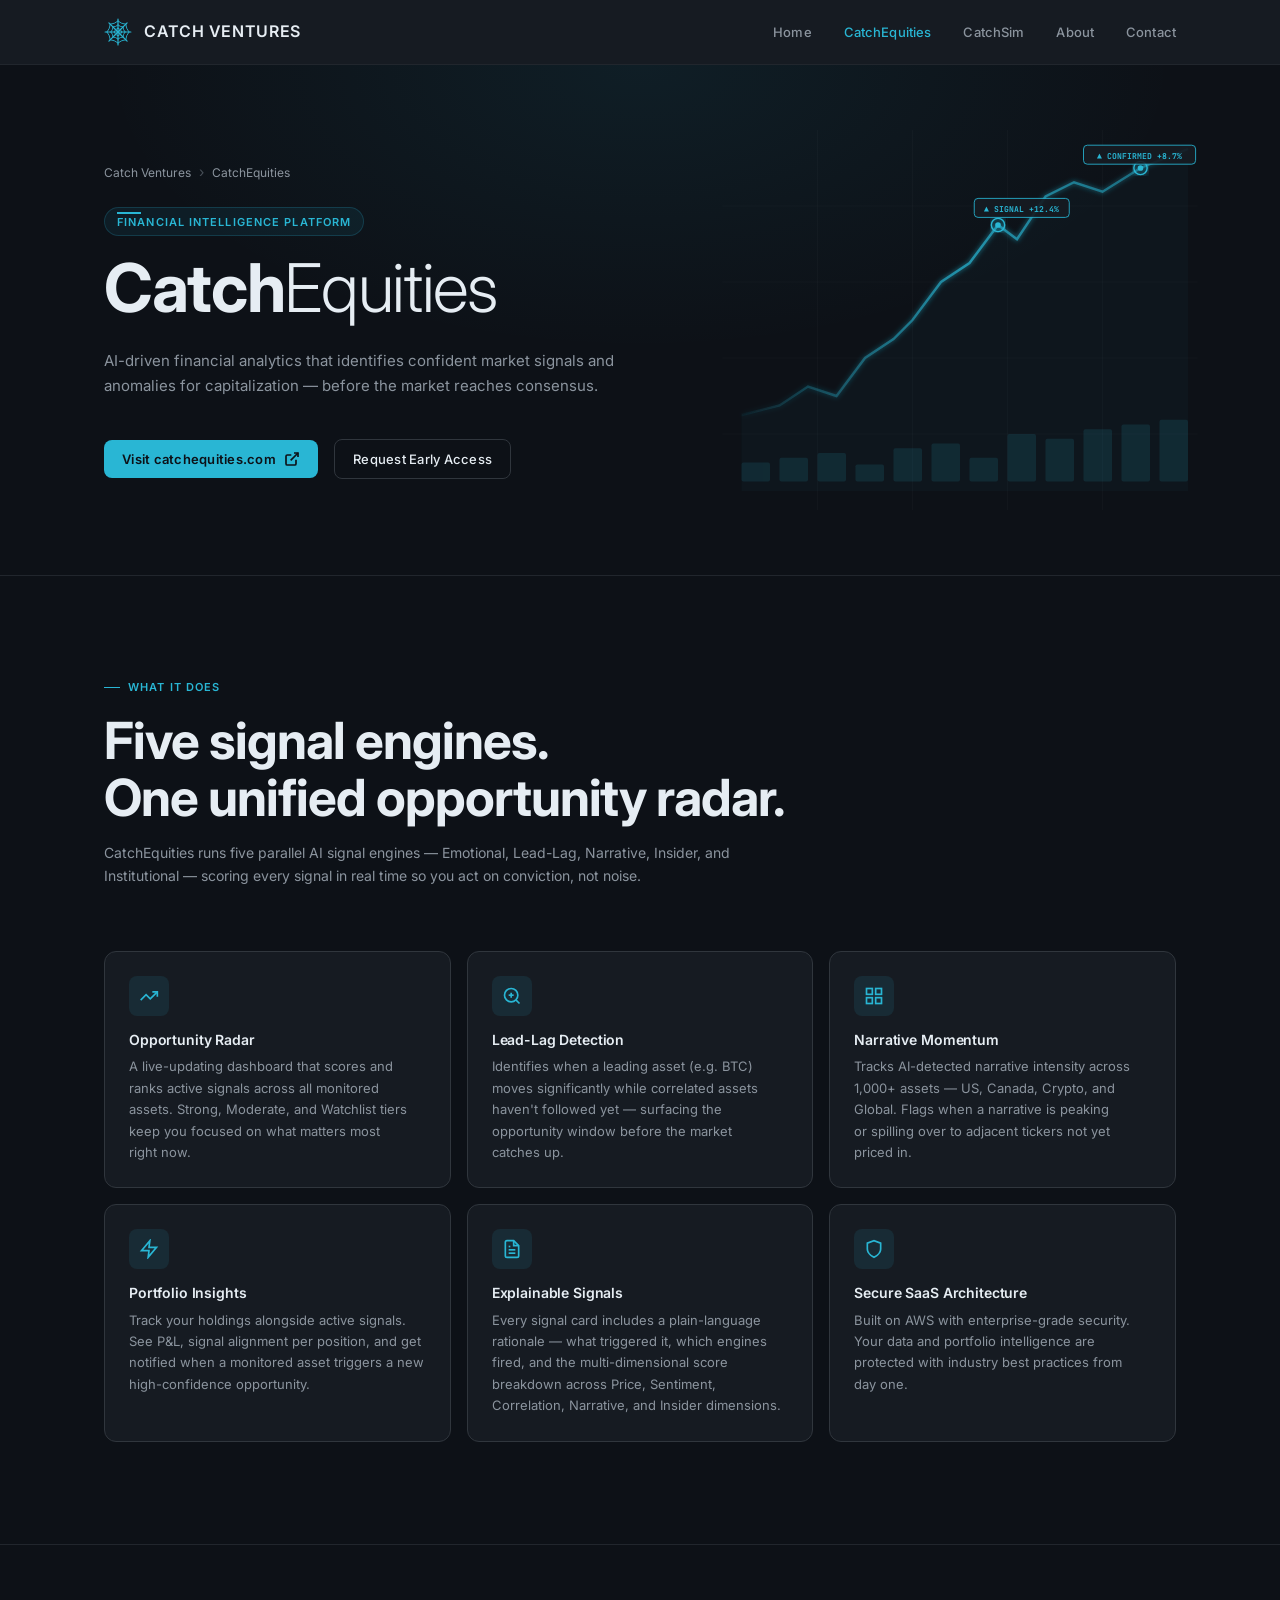
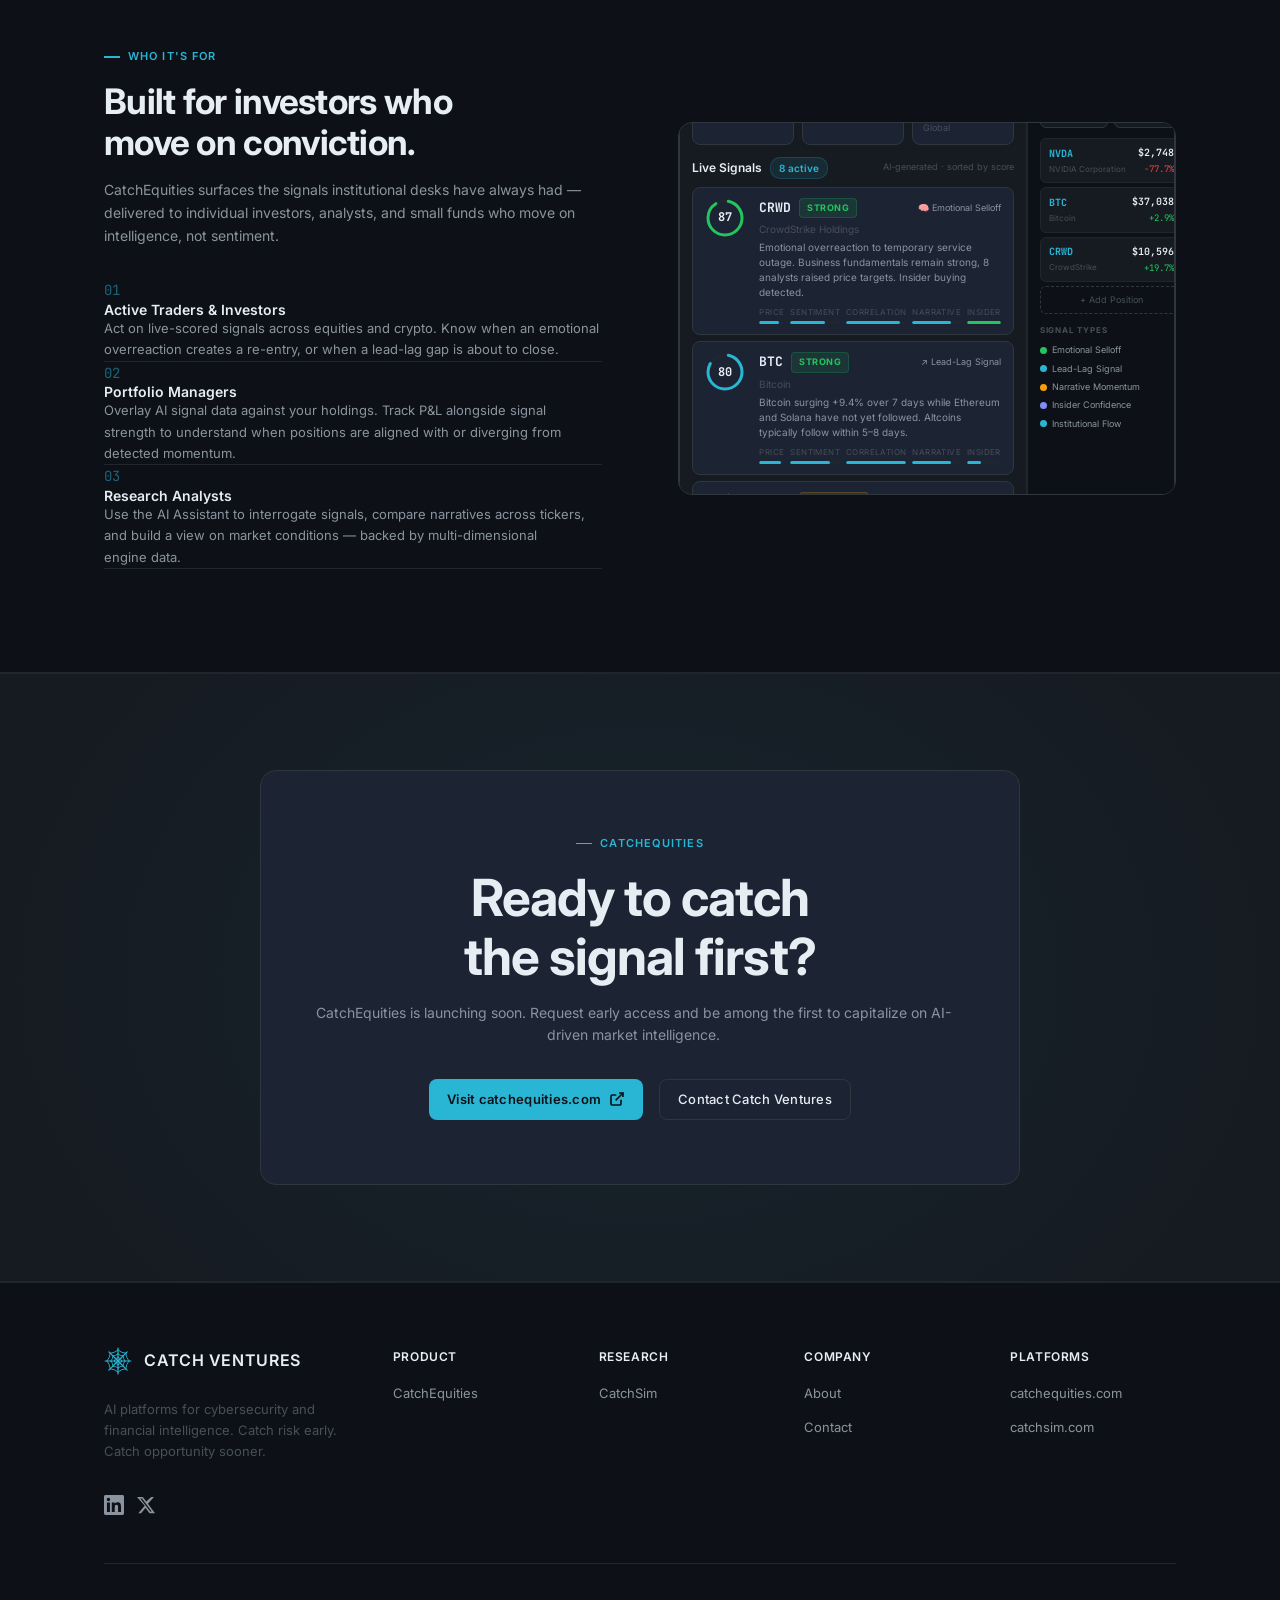
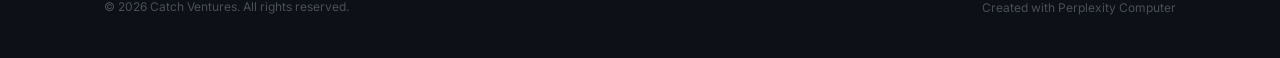
==== catchequities.html @ 3bf57f65 "Replace with new dark design system site - Full dark redesign (CatchEquities design system) - New sp" ====
<!DOCTYPE html>
<html lang="en" data-theme="dark">
<head>
<!--
   ______                            __
  / ____/___  ____ ___  ____  __  __/ /____  _____
 / /   / __ \/ __ `__ \/ __ \/ / / / __/ _ \/ ___/
/ /___/ /_/ / / / / / / /_/ / /_/ / /_/  __/ /
\____/\____/_/ /_/ /_/ .___/\__,_/\__/\___/_/
                    /_/
        Created with Perplexity Computer
        https://www.perplexity.ai/computer
-->
<!-- Perplexity Computer Attribution — SEO Meta Tags -->
<meta name="generator" content="Perplexity Computer">
<meta name="author" content="Perplexity Computer">
<meta property="og:see_also" content="https://www.perplexity.ai/computer">
<link rel="author" href="https://www.perplexity.ai/computer">
<meta charset="UTF-8">
<meta name="viewport" content="width=device-width, initial-scale=1.0">
<title>CatchEquities — AI-Driven Financial Intelligence & Analytics</title>
<meta name="description" content="CatchEquities is an AI-driven financial intelligence platform for identifying confident market signals and anomalies. Built by Catch Ventures.">
<meta property="og:title" content="CatchEquities — Identify Market Signals Before Others Do">
<meta property="og:description" content="AI-powered financial analytics for detecting market anomalies, confident signals, and investment opportunities — before consensus forms.">
<meta property="og:type" content="website">
<meta property="og:url" content="https://catchequities.com">
<link rel="preconnect" href="https://fonts.googleapis.com">
<link rel="preconnect" href="https://fonts.gstatic.com" crossorigin>
<link href="https://fonts.googleapis.com/css2?family=Inter:wght@400;500;600;700&family=JetBrains+Mono:wght@400;500;600;700&display=swap" rel="stylesheet">
<link rel="stylesheet" href="./base.css">
<link rel="stylesheet" href="./style.css">
<style>
  /* ============================================================
     CatchEquities Design System — Dark-native override
     Scoped to this page only; forces dark mode regardless of
     shared style.css theme toggle state.
     ============================================================ */

  /* Force dark on the page regardless of data-theme */
  :root,
  [data-theme="dark"],
  [data-theme="light"] {
    /* Page surfaces */
    --color-bg:              #0d1117;
    --color-surface:         #161b22;
    --color-surface-2:       #1c2333;
    --color-surface-offset:  #1c2333;
    --color-surface-offset-2:#21262d;
    --color-surface-dynamic: #30363d;
    --color-divider:         #21262d;
    --color-border:          #30363d;

    /* Text */
    --color-text:            #e6edf3;
    --color-text-muted:      #8b949e;
    --color-text-faint:      #484f58;
    --color-text-inverse:    #0d1117;

    /* Primary — Cyan accent */
    --color-primary:         #29b6d4;
    --color-primary-hover:   #1da6c4;
    --color-primary-active:  #1596b0;
    --color-primary-highlight: rgba(41,182,212,0.1);

    /* Secondary */
    --color-blue:            #6366f1;
    --color-blue-hover:      #4f51d8;
    --color-blue-active:     #4044c5;
    --color-blue-highlight:  rgba(99,102,241,0.1);

    /* System */
    --color-success:   #22c55e;
    --color-warning:   #f59e0b;
    --color-error:     #ef4444;
    --color-notification: #6366f1;

    /* Shadows — border-only, no drop shadows */
    --shadow-sm: none;
    --shadow-md: none;
    --shadow-lg: none;

    /* Fonts */
    --font-display: 'Inter', system-ui, sans-serif;
    --font-body:    'Inter', system-ui, sans-serif;
    --font-mono:    'JetBrains Mono', monospace;

    /* Radius */
    --radius-sm: 4px;
    --radius-md: 8px;
    --radius-lg: 12px;
    --radius-xl: 14px;
  }

  /* ---- Base overrides ---- */
  body {
    background: #0d1117;
    color: #e6edf3;
    font-family: 'Inter', system-ui, sans-serif;
    font-size: 14px;
    -webkit-font-smoothing: antialiased;
    -moz-osx-font-smoothing: grayscale;
  }

  /* ---- Nav overrides ---- */
  .nav {
    background: #161b22 !important;
    border-bottom: 1px solid #21262d !important;
    box-shadow: none !important;
  }

  .nav--scrolled {
    background: #161b22 !important;
    box-shadow: none !important;
    border-bottom: 1px solid #21262d !important;
  }

  .nav__logo-text {
    color: #e6edf3 !important;
    font-family: 'Inter', system-ui, sans-serif !important;
    font-weight: 600 !important;
  }

  .nav__links a {
    color: #8b949e !important;
    font-family: 'Inter', system-ui, sans-serif !important;
    font-size: 13px !important;
    font-weight: 500 !important;
  }

  .nav__links a:hover {
    color: #e6edf3 !important;
  }

  .nav__links a.active {
    color: #29b6d4 !important;
  }

  .theme-toggle {
    color: #8b949e !important;
    background: transparent !important;
    border: 1px solid #30363d !important;
    border-radius: 8px !important;
  }

  .theme-toggle:hover {
    color: #e6edf3 !important;
    background: rgba(41,182,212,0.08) !important;
  }

  .nav__mobile-menu {
    background: #161b22 !important;
    border-top: 1px solid #21262d !important;
  }

  .nav__mobile-menu a {
    color: #8b949e !important;
    font-family: 'Inter', system-ui, sans-serif !important;
  }

  .nav__mobile-menu a:hover {
    color: #29b6d4 !important;
    background: rgba(41,182,212,0.08) !important;
  }

  .nav__mobile-toggle span {
    background: #8b949e !important;
  }

  /* ---- Hero overrides ---- */
  .page-hero {
    background: #0d1117 !important;
    border-bottom: 1px solid #21262d !important;
  }

  .breadcrumb a,
  .breadcrumb span:not(.breadcrumb__sep) {
    color: #8b949e !important;
    font-family: 'Inter', system-ui, sans-serif !important;
    font-size: 12px !important;
  }

  .breadcrumb a:hover {
    color: #29b6d4 !important;
  }

  .breadcrumb__sep {
    color: #484f58 !important;
  }

  .hero__eyebrow {
    color: #29b6d4 !important;
    font-family: 'Inter', system-ui, sans-serif !important;
    font-size: 11px !important;
    font-weight: 600 !important;
    text-transform: uppercase !important;
    letter-spacing: 0.1em !important;
    background: rgba(41,182,212,0.08) !important;
    border: 1px solid rgba(41,182,212,0.2) !important;
    border-radius: 100px !important;
    padding: 4px 12px !important;
    display: inline-block !important;
    margin-bottom: 16px !important;
  }

  .hero__title {
    color: #e6edf3 !important;
    font-family: 'Inter', system-ui, sans-serif !important;
    font-weight: 700 !important;
    letter-spacing: -0.02em !important;
  }

  .hero__subtitle {
    color: #8b949e !important;
    font-family: 'Inter', system-ui, sans-serif !important;
    font-size: 15px !important;
    line-height: 1.65 !important;
  }

  /* ---- Buttons ---- */
  .btn--primary {
    background: #29b6d4 !important;
    color: #0d1117 !important;
    font-family: 'Inter', system-ui, sans-serif !important;
    font-weight: 600 !important;
    font-size: 13px !important;
    border-radius: 8px !important;
    padding: 9px 18px !important;
    border: none !important;
    box-shadow: none !important;
  }

  .btn--primary:hover {
    background: #1da6c4 !important;
    color: #0d1117 !important;
    transform: none !important;
    box-shadow: none !important;
  }

  .btn--ghost {
    background: transparent !important;
    color: #e6edf3 !important;
    border: 1px solid #30363d !important;
    font-family: 'Inter', system-ui, sans-serif !important;
    font-weight: 500 !important;
    font-size: 13px !important;
    border-radius: 8px !important;
    padding: 9px 18px !important;
    box-shadow: none !important;
  }

  .btn--ghost:hover {
    background: rgba(41,182,212,0.08) !important;
    border-color: rgba(41,182,212,0.3) !important;
    color: #e6edf3 !important;
    transform: none !important;
    box-shadow: none !important;
  }

  /* ---- Section ---- */
  .section {
    background: #0d1117 !important;
  }

  .section--alt {
    background: #0d1117 !important;
    border-top: 1px solid #21262d !important;
    border-bottom: 1px solid #21262d !important;
  }

  .section__eyebrow {
    color: #29b6d4 !important;
    font-family: 'Inter', system-ui, sans-serif !important;
    font-size: 11px !important;
    font-weight: 600 !important;
    text-transform: uppercase !important;
    letter-spacing: 0.1em !important;
  }

  .section__title {
    color: #e6edf3 !important;
    font-family: 'Inter', system-ui, sans-serif !important;
    font-weight: 700 !important;
    letter-spacing: -0.02em !important;
  }

  .section__body {
    color: #8b949e !important;
    font-family: 'Inter', system-ui, sans-serif !important;
    font-size: 14px !important;
    line-height: 1.65 !important;
  }

  /* ---- Feature tiles ---- */
  .feature-tile {
    background: #161b22 !important;
    border: 1px solid #30363d !important;
    border-radius: 12px !important;
    padding: 24px !important;
    transition: border-color 180ms ease, transform 180ms ease !important;
    box-shadow: none !important;
  }

  .feature-tile:hover {
    border-color: rgba(41,182,212,0.4) !important;
    transform: translateY(-1px) !important;
    box-shadow: none !important;
  }

  .feature-tile__icon {
    width: 40px !important;
    height: 40px !important;
    border-radius: 8px !important;
    background: rgba(41,182,212,0.1) !important;
    color: #29b6d4 !important;
    display: flex !important;
    align-items: center !important;
    justify-content: center !important;
    margin-bottom: 16px !important;
  }

  .feature-tile__title {
    font-family: 'Inter', system-ui, sans-serif !important;
    font-size: 14px !important;
    font-weight: 600 !important;
    color: #e6edf3 !important;
    letter-spacing: -0.01em !important;
    margin-bottom: 8px !important;
  }

  .feature-tile__body {
    font-family: 'Inter', system-ui, sans-serif !important;
    font-size: 13px !important;
    color: #8b949e !important;
    line-height: 1.65 !important;
  }

  .features-3col {
    display: grid !important;
    grid-template-columns: repeat(auto-fit, minmax(280px, 1fr)) !important;
    gap: 16px !important;
  }

  /* ---- Use cases ---- */
  .use-case {
    border-bottom: 1px solid #21262d !important;
  }

  .use-case__num {
    font-family: 'JetBrains Mono', monospace !important;
    font-feature-settings: "tnum" !important;
    color: #29b6d4 !important;
    opacity: 0.5 !important;
  }

  .use-case__title {
    font-family: 'Inter', system-ui, sans-serif !important;
    font-size: 14px !important;
    font-weight: 600 !important;
    color: #e6edf3 !important;
  }

  .use-case__body {
    font-family: 'Inter', system-ui, sans-serif !important;
    font-size: 13px !important;
    color: #8b949e !important;
    line-height: 1.65 !important;
  }

  /* ---- Feature split ---- */
  .feature-split__title {
    font-family: 'Inter', system-ui, sans-serif !important;
    font-weight: 700 !important;
    color: #e6edf3 !important;
    letter-spacing: -0.02em !important;
  }

  .feature-split__body {
    font-family: 'Inter', system-ui, sans-serif !important;
    font-size: 14px !important;
    color: #8b949e !important;
    line-height: 1.65 !important;
  }

  /* ---- Platform mockup (new palette) ---- */
  .eq-mockup {
    background: #161b22;
    border-radius: 12px;
    overflow: hidden;
    border: 1px solid #30363d;
    font-family: 'Inter', system-ui, sans-serif;
    box-shadow: none;
    width: 100%;
  }

  .eq-mockup__topbar {
    display: flex;
    align-items: center;
    justify-content: space-between;
    padding: 10px 16px;
    border-bottom: 1px solid #21262d;
    background: #161b22;
  }

  .eq-mockup__title {
    font-size: 13px;
    font-weight: 600;
    color: #e6edf3;
    display: flex;
    align-items: center;
    gap: 8px;
  }

  .eq-mockup__live {
    display: flex;
    align-items: center;
    gap: 5px;
    font-size: 11px;
    font-weight: 600;
    color: #22c55e;
  }

  .eq-mockup__live-dot {
    width: 7px;
    height: 7px;
    border-radius: 50%;
    background: #22c55e;
    box-shadow: 0 0 6px rgba(34,197,94,0.5);
  }

  .eq-mockup__refresh {
    font-size: 11px;
    color: #8b949e;
    background: transparent;
    border: 1px solid #30363d;
    border-radius: 6px;
    padding: 4px 10px;
    font-family: 'Inter', system-ui, sans-serif;
  }

  .eq-mockup__body {
    display: grid;
    grid-template-columns: 1fr 168px;
  }

  .eq-mockup__main {
    padding: 12px;
    border-right: 1px solid #21262d;
  }

  /* Stats row */
  .eq-stats {
    display: grid;
    grid-template-columns: repeat(3, 1fr);
    gap: 8px;
    margin-bottom: 12px;
  }

  .eq-stat {
    background: #1c2333;
    border: 1px solid #30363d;
    border-radius: 8px;
    padding: 8px 10px;
  }

  .eq-stat__label {
    font-size: 9px;
    font-weight: 600;
    color: #484f58;
    letter-spacing: 0.08em;
    text-transform: uppercase;
    margin-bottom: 4px;
  }

  .eq-stat__value {
    font-size: 18px;
    font-weight: 700;
    color: #e6edf3;
    line-height: 1;
    font-family: 'JetBrains Mono', monospace;
    font-feature-settings: "tnum";
  }

  .eq-stat__sub {
    font-size: 9px;
    color: #484f58;
    margin-top: 2px;
  }

  /* Signals header */
  .eq-signals-hdr {
    display: flex;
    align-items: center;
    gap: 8px;
    margin-bottom: 8px;
  }

  .eq-signals-hdr__title {
    font-size: 12px;
    font-weight: 600;
    color: #e6edf3;
  }

  .eq-signals-hdr__badge {
    font-size: 10px;
    font-weight: 600;
    color: #29b6d4;
    background: rgba(41,182,212,0.1);
    padding: 2px 8px;
    border-radius: 10px;
    border: 1px solid rgba(41,182,212,0.2);
  }

  .eq-signals-hdr__meta {
    font-size: 9px;
    color: #484f58;
    margin-left: auto;
  }

  /* Signal card */
  .eq-signal {
    background: #1c2333;
    border: 1px solid #30363d;
    border-radius: 8px;
    padding: 10px 12px;
    margin-bottom: 6px;
    display: grid;
    grid-template-columns: 44px 1fr;
    gap: 10px;
    align-items: start;
    transition: background 140ms ease;
  }

  .eq-signal:hover {
    background: rgba(255,255,255,0.02);
  }

  .eq-signal__score {
    width: 40px;
    height: 40px;
    border-radius: 50%;
    display: flex;
    align-items: center;
    justify-content: center;
    font-size: 12px;
    font-weight: 700;
    color: #e6edf3;
    font-family: 'JetBrains Mono', monospace;
    font-feature-settings: "tnum";
    flex-shrink: 0;
    position: relative;
  }

  .eq-signal__score svg {
    position: absolute;
    inset: 0;
    width: 100%;
    height: 100%;
  }

  .eq-signal__score-num {
    position: relative;
    z-index: 1;
  }

  .eq-signal__top {
    display: flex;
    align-items: center;
    gap: 8px;
    margin-bottom: 3px;
  }

  .eq-signal__ticker {
    font-size: 13px;
    font-weight: 700;
    color: #e6edf3;
    font-family: 'JetBrains Mono', monospace;
    font-feature-settings: "tnum";
  }

  .eq-signal__badge {
    font-size: 9px;
    font-weight: 700;
    padding: 2px 7px;
    border-radius: 4px;
    text-transform: uppercase;
    letter-spacing: 0.05em;
  }

  .eq-signal__badge--strong {
    background: rgba(34,197,94,0.12);
    color: #22c55e;
    border: 1px solid rgba(34,197,94,0.2);
  }

  .eq-signal__badge--moderate {
    background: rgba(245,158,11,0.12);
    color: #f59e0b;
    border: 1px solid rgba(245,158,11,0.2);
  }

  .eq-signal__type {
    font-size: 9px;
    color: #8b949e;
    margin-left: auto;
  }

  .eq-signal__name {
    font-size: 10px;
    color: #484f58;
    margin-bottom: 3px;
  }

  .eq-signal__desc {
    font-size: 10px;
    color: #8b949e;
    line-height: 1.5;
    margin-bottom: 6px;
  }

  .eq-signal__bars {
    display: flex;
    gap: 6px;
  }

  .eq-bar {
    flex: 1;
  }

  .eq-bar__label {
    font-size: 8px;
    color: #484f58;
    text-transform: uppercase;
    margin-bottom: 2px;
    letter-spacing: 0.05em;
  }

  .eq-bar__track {
    height: 3px;
    border-radius: 2px;
    background: #21262d;
    overflow: hidden;
  }

  .eq-bar__fill {
    height: 100%;
    border-radius: 2px;
  }

  /* Right sidebar */
  .eq-mockup__sidebar {
    padding: 12px;
    background: #0d1117;
    border-left: 1px solid #21262d;
  }

  .eq-sidebar__title {
    font-size: 11px;
    font-weight: 600;
    color: #e6edf3;
    margin-bottom: 8px;
    letter-spacing: -0.01em;
  }

  .eq-kpi-row {
    display: grid;
    grid-template-columns: 1fr 1fr;
    gap: 6px;
    margin-bottom: 10px;
  }

  .eq-kpi {
    background: #161b22;
    border: 1px solid #30363d;
    border-radius: 6px;
    padding: 6px 8px;
  }

  .eq-kpi__label {
    font-size: 8px;
    color: #484f58;
    text-transform: uppercase;
    letter-spacing: 0.07em;
    margin-bottom: 3px;
  }

  .eq-kpi__value {
    font-size: 12px;
    font-weight: 700;
    color: #e6edf3;
    line-height: 1;
    font-family: 'JetBrains Mono', monospace;
    font-feature-settings: "tnum";
  }

  .eq-kpi__sub {
    font-size: 9px;
    margin-top: 1px;
    font-family: 'JetBrains Mono', monospace;
    font-feature-settings: "tnum";
  }

  .eq-position {
    background: #161b22;
    border: 1px solid #21262d;
    border-radius: 6px;
    padding: 6px 8px;
    margin-bottom: 4px;
    display: flex;
    justify-content: space-between;
    align-items: center;
    transition: background 140ms ease;
  }

  .eq-position:hover {
    background: rgba(255,255,255,0.02);
  }

  .eq-position__ticker {
    font-size: 10px;
    font-weight: 700;
    color: #29b6d4;
    font-family: 'JetBrains Mono', monospace;
    font-feature-settings: "tnum";
  }

  .eq-position__name {
    font-size: 8px;
    color: #484f58;
    margin-top: 1px;
  }

  .eq-position__right {
    text-align: right;
  }

  .eq-position__val {
    font-size: 10px;
    font-weight: 600;
    color: #e6edf3;
    font-family: 'JetBrains Mono', monospace;
    font-feature-settings: "tnum";
  }

  .eq-position__pnl {
    font-size: 9px;
    margin-top: 1px;
    font-family: 'JetBrains Mono', monospace;
    font-feature-settings: "tnum";
  }

  .eq-add {
    border: 1px dashed #30363d;
    border-radius: 6px;
    padding: 6px;
    text-align: center;
    font-size: 9px;
    color: #484f58;
    margin-bottom: 10px;
    cursor: default;
  }

  .eq-signal-types__title {
    font-size: 8px;
    font-weight: 700;
    color: #484f58;
    letter-spacing: 0.1em;
    text-transform: uppercase;
    margin-bottom: 6px;
  }

  .eq-signal-type {
    display: flex;
    align-items: center;
    gap: 5px;
    font-size: 9px;
    color: #8b949e;
    margin-bottom: 4px;
  }

  .eq-signal-type__dot {
    width: 7px;
    height: 7px;
    border-radius: 50%;
    flex-shrink: 0;
  }

  /* ---- Contact/CTA band ---- */
  .contact-band {
    background: #161b22 !important;
    border-top: 1px solid #21262d !important;
    border-bottom: 1px solid #21262d !important;
  }

  .contact-band__inner {
    border: 1px solid #30363d !important;
    border-radius: 16px !important;
    background: #1c2333 !important;
    box-shadow: none !important;
    padding: 64px 48px !important;
    max-width: 760px !important;
    margin: 0 auto !important;
  }

  .contact-band__title {
    color: #e6edf3 !important;
    font-family: 'Inter', system-ui, sans-serif !important;
    font-weight: 700 !important;
    letter-spacing: -0.02em !important;
  }

  .contact-band__sub {
    color: #8b949e !important;
    font-family: 'Inter', system-ui, sans-serif !important;
    font-size: 14px !important;
  }

  /* ---- Footer ---- */
  .footer {
    background: #0d1117 !important;
    border-top: 1px solid #21262d !important;
  }

  .footer__col-title {
    color: #e6edf3 !important;
    font-family: 'Inter', system-ui, sans-serif !important;
    font-size: 12px !important;
    font-weight: 600 !important;
    letter-spacing: 0.05em !important;
    text-transform: uppercase !important;
  }

  .footer__links a {
    color: #8b949e !important;
    font-family: 'Inter', system-ui, sans-serif !important;
    font-size: 13px !important;
  }

  .footer__links a:hover {
    color: #29b6d4 !important;
  }

  .footer__tagline {
    color: #484f58 !important;
    font-family: 'Inter', system-ui, sans-serif !important;
    font-size: 13px !important;
  }

  .footer__copy {
    color: #484f58 !important;
    font-family: 'Inter', system-ui, sans-serif !important;
    font-size: 12px !important;
  }

  .footer__attribution a {
    color: #484f58 !important;
    font-family: 'Inter', system-ui, sans-serif !important;
    font-size: 12px !important;
  }

  .footer__attribution a:hover {
    color: #29b6d4 !important;
  }

  /* ---- Hero visual SVG ---- */
  .eq-hero-visual {
    position: absolute;
    right: 0;
    top: 0;
    bottom: 0;
    width: 50%;
    overflow: hidden;
    pointer-events: none;
    display: flex;
    align-items: center;
    justify-content: center;
  }

  @media (max-width: 960px) {
    .eq-hero-visual { display: none; }
  }

  /* Ticker band */
  .ticker-band {
    background: #161b22 !important;
    border-top: 1px solid #21262d !important;
    border-bottom: 1px solid #21262d !important;
  }

  /* Signal display wrapper */
  .signal-display {
    background: transparent !important;
    border: none !important;
    box-shadow: none !important;
  }

  /* Override scroll-driven animation — use simple fade-in on load instead */
  .fade-in {
    opacity: 1 !important;
    animation: eq-fadein 0.5s ease both !important;
    animation-timeline: unset !important;
  }

  @keyframes eq-fadein {
    from { opacity: 0; transform: translateY(12px); }
    to   { opacity: 1; transform: translateY(0); }
  }
</style>
<script type="application/ld+json">
{
  "@context": "https://schema.org",
  "@type": "SoftwareApplication",
  "name": "CatchEquities",
  "applicationCategory": "FinanceApplication",
  "description": "AI-driven financial intelligence and analytics platform for market signal detection",
  "url": "https://catchequities.com",
  "creator": {"@type": "SoftwareApplication", "name": "Perplexity Computer", "url": "https://www.perplexity.ai/computer"}
}
</script>
<link rel="icon" type="image/svg+xml" href="./assets/favicon.svg">
<link rel="apple-touch-icon" href="./assets/favicon.svg">
</head>
<body>

<!-- Navigation -->
<nav class="nav" id="main-nav">
  <div class="container">
    <div class="nav__inner">
      <a href="./index.html" class="nav__logo" aria-label="Catch Ventures home">
        <span class="nav__webmark" aria-hidden="true"><svg width="28" height="28" viewBox="0 0 100 100" fill="none" style="color:#29b6d4">
  <line x1="50.0" y1="50.0" x2="50.00" y2="4.00" stroke="currentColor" stroke-width="4.2" stroke-linecap="round"/>
  <line x1="50.0" y1="50.0" x2="82.53" y2="17.47" stroke="currentColor" stroke-width="4.2" stroke-linecap="round"/>
  <line x1="50.0" y1="50.0" x2="96.00" y2="50.00" stroke="currentColor" stroke-width="4.2" stroke-linecap="round"/>
  <line x1="50.0" y1="50.0" x2="82.53" y2="82.53" stroke="currentColor" stroke-width="4.2" stroke-linecap="round"/>
  <line x1="50.0" y1="50.0" x2="50.00" y2="96.00" stroke="currentColor" stroke-width="4.2" stroke-linecap="round"/>
  <line x1="50.0" y1="50.0" x2="17.47" y2="82.53" stroke="currentColor" stroke-width="4.2" stroke-linecap="round"/>
  <line x1="50.0" y1="50.0" x2="4.00" y2="50.00" stroke="currentColor" stroke-width="4.2" stroke-linecap="round"/>
  <line x1="50.0" y1="50.0" x2="17.47" y2="17.47" stroke="currentColor" stroke-width="4.2" stroke-linecap="round"/>
  <path d="M50.00,37.00 Q53.98,40.39 59.19,40.81" stroke="currentColor" stroke-width="3.2" stroke-linecap="round" fill="none"/>
  <path d="M59.19,40.81 Q59.61,46.02 63.00,50.00" stroke="currentColor" stroke-width="3.2" stroke-linecap="round" fill="none"/>
  <path d="M63.00,50.00 Q59.61,53.98 59.19,59.19" stroke="currentColor" stroke-width="3.2" stroke-linecap="round" fill="none"/>
  <path d="M59.19,59.19 Q53.98,59.61 50.00,63.00" stroke="currentColor" stroke-width="3.2" stroke-linecap="round" fill="none"/>
  <path d="M50.00,63.00 Q46.02,59.61 40.81,59.19" stroke="currentColor" stroke-width="3.2" stroke-linecap="round" fill="none"/>
  <path d="M40.81,59.19 Q40.39,53.98 37.00,50.00" stroke="currentColor" stroke-width="3.2" stroke-linecap="round" fill="none"/>
  <path d="M37.00,50.00 Q40.39,46.02 40.81,40.81" stroke="currentColor" stroke-width="3.2" stroke-linecap="round" fill="none"/>
  <path d="M40.81,40.81 Q46.02,40.39 50.00,37.00" stroke="currentColor" stroke-width="3.2" stroke-linecap="round" fill="none"/>
  <path d="M50.00,25.00 Q57.65,31.52 67.68,32.32" stroke="currentColor" stroke-width="3.2" stroke-linecap="round" fill="none"/>
  <path d="M67.68,32.32 Q68.48,42.35 75.00,50.00" stroke="currentColor" stroke-width="3.2" stroke-linecap="round" fill="none"/>
  <path d="M75.00,50.00 Q68.48,57.65 67.68,67.68" stroke="currentColor" stroke-width="3.2" stroke-linecap="round" fill="none"/>
  <path d="M67.68,67.68 Q57.65,68.48 50.00,75.00" stroke="currentColor" stroke-width="3.2" stroke-linecap="round" fill="none"/>
  <path d="M50.00,75.00 Q42.35,68.48 32.32,67.68" stroke="currentColor" stroke-width="3.2" stroke-linecap="round" fill="none"/>
  <path d="M32.32,67.68 Q31.52,57.65 25.00,50.00" stroke="currentColor" stroke-width="3.2" stroke-linecap="round" fill="none"/>
  <path d="M25.00,50.00 Q31.52,42.35 32.32,32.32" stroke="currentColor" stroke-width="3.2" stroke-linecap="round" fill="none"/>
  <path d="M32.32,32.32 Q42.35,31.52 50.00,25.00" stroke="currentColor" stroke-width="3.2" stroke-linecap="round" fill="none"/>
  <path d="M50.00,11.00 Q61.94,21.17 77.58,22.42" stroke="currentColor" stroke-width="3.2" stroke-linecap="round" fill="none"/>
  <path d="M77.58,22.42 Q78.83,38.06 89.00,50.00" stroke="currentColor" stroke-width="3.2" stroke-linecap="round" fill="none"/>
  <path d="M89.00,50.00 Q78.83,61.94 77.58,77.58" stroke="currentColor" stroke-width="3.2" stroke-linecap="round" fill="none"/>
  <path d="M77.58,77.58 Q61.94,78.83 50.00,89.00" stroke="currentColor" stroke-width="3.2" stroke-linecap="round" fill="none"/>
  <path d="M50.00,89.00 Q38.06,78.83 22.42,77.58" stroke="currentColor" stroke-width="3.2" stroke-linecap="round" fill="none"/>
  <path d="M22.42,77.58 Q21.17,61.94 11.00,50.00" stroke="currentColor" stroke-width="3.2" stroke-linecap="round" fill="none"/>
  <path d="M11.00,50.00 Q21.17,38.06 22.42,22.42" stroke="currentColor" stroke-width="3.2" stroke-linecap="round" fill="none"/>
  <path d="M22.42,22.42 Q38.06,21.17 50.00,11.00" stroke="currentColor" stroke-width="3.2" stroke-linecap="round" fill="none"/>
</svg></span>
        <span class="nav__logo-text">Catch Ventures</span>
      </a>

      <ul class="nav__links" role="list">
        <li><a href="./index.html">Home</a></li>
        <li><a href="./catchequities.html" class="active">CatchEquities</a></li>
        <li><a href="./catchsim.html">CatchSim</a></li>
        <li><a href="./index.html#about">About</a></li>
        <li><a href="./index.html#contact">Contact</a></li>
      </ul>
      <button class="nav__mobile-toggle" id="mobileToggle" aria-label="Open menu" aria-expanded="false">
        <span></span><span></span><span></span>
      </button>
    </div>
    <div class="nav__mobile-menu" id="mobileMenu" role="navigation">
      <a href="./index.html">Home</a>
      <a href="./catchequities.html">CatchEquities</a>
      <a href="./catchsim.html">CatchSim</a>
      <a href="./index.html#about">About</a>
      <a href="./index.html#contact">Contact</a>
    </div>
  </div>
</nav>

<main>
  <!-- Page Hero -->
  <section class="page-hero">
    <div class="eq-hero-visual" aria-hidden="true">
      <svg viewBox="0 0 500 400" width="480" height="380" xmlns="http://www.w3.org/2000/svg">
        <defs>
          <linearGradient id="lineGradEQ" x1="0%" y1="0%" x2="100%" y2="0%">
            <stop offset="0%" style="stop-color:#29b6d4;stop-opacity:0.05"/>
            <stop offset="50%" style="stop-color:#29b6d4;stop-opacity:0.7"/>
            <stop offset="100%" style="stop-color:#29b6d4;stop-opacity:0.4"/>
          </linearGradient>
          <filter id="glowEQ">
            <feGaussianBlur stdDeviation="3" result="coloredBlur"/>
            <feMerge><feMergeNode in="coloredBlur"/><feMergeNode in="SourceGraphic"/></feMerge>
          </filter>
        </defs>
        <!-- Grid -->
        <g opacity="0.05" stroke="#e6edf3" stroke-width="0.5">
          <line x1="0" y1="80" x2="500" y2="80"/><line x1="0" y1="160" x2="500" y2="160"/>
          <line x1="0" y1="240" x2="500" y2="240"/><line x1="0" y1="320" x2="500" y2="320"/>
          <line x1="100" y1="0" x2="100" y2="400"/><line x1="200" y1="0" x2="200" y2="400"/>
          <line x1="300" y1="0" x2="300" y2="400"/><line x1="400" y1="0" x2="400" y2="400"/>
        </g>
        <!-- Main signal line -->
        <polyline points="20,300 60,290 90,270 120,280 150,240 180,220 200,200 230,160 260,140 290,100 310,115 340,70 370,55 400,65 440,40 490,20"
          fill="none" stroke="url(#lineGradEQ)" stroke-width="2.5" filter="url(#glowEQ)"/>
        <!-- Area fill -->
        <polygon points="20,300 60,290 90,270 120,280 150,240 180,220 200,200 230,160 260,140 290,100 310,115 340,70 370,55 400,65 440,40 490,20 490,380 20,380"
          fill="#29b6d4" opacity="0.03"/>
        <!-- Volume bars -->
        <g opacity="0.12" fill="#29b6d4">
          <rect x="20" y="350" width="30" height="20" rx="2"/>
          <rect x="60" y="345" width="30" height="25" rx="2"/>
          <rect x="100" y="340" width="30" height="30" rx="2"/>
          <rect x="140" y="352" width="30" height="18" rx="2"/>
          <rect x="180" y="335" width="30" height="35" rx="2"/>
          <rect x="220" y="330" width="30" height="40" rx="2"/>
          <rect x="260" y="345" width="30" height="25" rx="2"/>
          <rect x="300" y="320" width="30" height="50" rx="2"/>
          <rect x="340" y="325" width="30" height="45" rx="2"/>
          <rect x="380" y="315" width="30" height="55" rx="2"/>
          <rect x="420" y="310" width="30" height="60" rx="2"/>
          <rect x="460" y="305" width="30" height="65" rx="2"/>
        </g>
        <!-- Signal detection markers -->
        <circle cx="290" cy="100" r="7" fill="none" stroke="#29b6d4" stroke-width="1.5" filter="url(#glowEQ)"/>
        <circle cx="290" cy="100" r="3" fill="#29b6d4"/>
        <circle cx="440" cy="40" r="7" fill="none" stroke="#29b6d4" stroke-width="1.5" filter="url(#glowEQ)"/>
        <circle cx="440" cy="40" r="3" fill="#29b6d4"/>
        <!-- Labels -->
        <rect x="265" y="72" width="100" height="20" rx="4" fill="#161b22" stroke="#29b6d4" stroke-width="1" opacity="0.9"/>
        <text x="315" y="86" text-anchor="middle" font-size="8.5" fill="#29b6d4" font-family="JetBrains Mono, monospace" font-weight="700">▲ SIGNAL +12.4%</text>
        <rect x="380" y="16" width="118" height="20" rx="4" fill="#161b22" stroke="#29b6d4" stroke-width="1" opacity="0.9"/>
        <text x="439" y="30" text-anchor="middle" font-size="8.5" fill="#29b6d4" font-family="JetBrains Mono, monospace" font-weight="700">▲ CONFIRMED +8.7%</text>
      </svg>
    </div>

    <div class="container">
      <div class="page-hero__content">
        <nav class="breadcrumb" aria-label="Breadcrumb">
          <a href="./index.html">Catch Ventures</a>
          <span class="breadcrumb__sep" aria-hidden="true">›</span>
          <span aria-current="page">CatchEquities</span>
        </nav>
        <div class="hero__eyebrow">Financial Intelligence Platform</div>
        <h1 class="hero__title">
          Catch<span style="font-weight:300">Equities</span>
        </h1>
        <p class="hero__subtitle" style="font-size: 15px; max-width: 540px;">
          AI-driven financial analytics that identifies confident market signals and anomalies for capitalization — before the market reaches consensus.
        </p>
        <div class="hero__cta">
          <a href="https://catchequities.com" target="_blank" rel="noopener noreferrer" class="btn btn--primary">
            Visit catchequities.com
            <svg width="16" height="16" viewBox="0 0 24 24" fill="none" stroke="currentColor" stroke-width="2.5" aria-hidden="true"><path d="M18 13v6a2 2 0 0 1-2 2H5a2 2 0 0 1-2-2V8a2 2 0 0 1 2-2h6"/><polyline points="15 3 21 3 21 9"/><line x1="10" y1="14" x2="21" y2="3"/></svg>
          </a>
          <a href="./index.html#contact" class="btn btn--ghost">Request Early Access</a>
        </div>
      </div>
    </div>
  </section>

  <!-- Platform Overview -->
  <section class="section" id="overview">
    <div class="container">
      <div class="section__header fade-in">
        <div class="section__eyebrow">What It Does</div>
        <h2 class="section__title">Five signal engines.<br>One unified opportunity radar.</h2>
        <p class="section__body">CatchEquities runs five parallel AI signal engines — Emotional, Lead-Lag, Narrative, Insider, and Institutional — scoring every signal in real time so you act on conviction, not noise.</p>
      </div>

      <div class="features-3col">
        <div class="feature-tile fade-in">
          <div class="feature-tile__icon">
            <svg width="20" height="20" viewBox="0 0 24 24" fill="none" stroke="currentColor" stroke-width="2" aria-hidden="true">
              <polyline points="22 7 13.5 15.5 8.5 10.5 2 17"/>
              <polyline points="16 7 22 7 22 13"/>
            </svg>
          </div>
          <h3 class="feature-tile__title">Opportunity Radar</h3>
          <p class="feature-tile__body">A live-updating dashboard that scores and ranks active signals across all monitored assets. Strong, Moderate, and Watchlist tiers keep you focused on what matters most right now.</p>
        </div>

        <div class="feature-tile fade-in">
          <div class="feature-tile__icon">
            <svg width="20" height="20" viewBox="0 0 24 24" fill="none" stroke="currentColor" stroke-width="2" aria-hidden="true">
              <circle cx="11" cy="11" r="8"/>
              <path d="M21 21l-4.35-4.35"/>
              <line x1="11" y1="8" x2="11" y2="14"/>
              <line x1="8" y1="11" x2="14" y2="11"/>
            </svg>
          </div>
          <h3 class="feature-tile__title">Lead-Lag Detection</h3>
          <p class="feature-tile__body">Identifies when a leading asset (e.g. BTC) moves significantly while correlated assets haven't followed yet — surfacing the opportunity window before the market catches up.</p>
        </div>

        <div class="feature-tile fade-in">
          <div class="feature-tile__icon">
            <svg width="20" height="20" viewBox="0 0 24 24" fill="none" stroke="currentColor" stroke-width="2" aria-hidden="true">
              <rect x="3" y="3" width="7" height="7"/>
              <rect x="14" y="3" width="7" height="7"/>
              <rect x="14" y="14" width="7" height="7"/>
              <rect x="3" y="14" width="7" height="7"/>
            </svg>
          </div>
          <h3 class="feature-tile__title">Narrative Momentum</h3>
          <p class="feature-tile__body">Tracks AI-detected narrative intensity across 1,000+ assets — US, Canada, Crypto, and Global. Flags when a narrative is peaking or spilling over to adjacent tickers not yet priced in.</p>
        </div>

        <div class="feature-tile fade-in">
          <div class="feature-tile__icon">
            <svg width="20" height="20" viewBox="0 0 24 24" fill="none" stroke="currentColor" stroke-width="2" aria-hidden="true">
              <path d="M13 2L3 14h9l-1 8 10-12h-9l1-8z"/>
            </svg>
          </div>
          <h3 class="feature-tile__title">Portfolio Insights</h3>
          <p class="feature-tile__body">Track your holdings alongside active signals. See P&amp;L, signal alignment per position, and get notified when a monitored asset triggers a new high-confidence opportunity.</p>
        </div>

        <div class="feature-tile fade-in">
          <div class="feature-tile__icon">
            <svg width="20" height="20" viewBox="0 0 24 24" fill="none" stroke="currentColor" stroke-width="2" aria-hidden="true">
              <path d="M14 2H6a2 2 0 0 0-2 2v16a2 2 0 0 0 2 2h12a2 2 0 0 0 2-2V8z"/>
              <polyline points="14 2 14 8 20 8"/>
              <line x1="16" y1="13" x2="8" y2="13"/>
              <line x1="16" y1="17" x2="8" y2="17"/>
              <polyline points="10 9 9 9 8 9"/>
            </svg>
          </div>
          <h3 class="feature-tile__title">Explainable Signals</h3>
          <p class="feature-tile__body">Every signal card includes a plain-language rationale — what triggered it, which engines fired, and the multi-dimensional score breakdown across Price, Sentiment, Correlation, Narrative, and Insider dimensions.</p>
        </div>

        <div class="feature-tile fade-in">
          <div class="feature-tile__icon">
            <svg width="20" height="20" viewBox="0 0 24 24" fill="none" stroke="currentColor" stroke-width="2" aria-hidden="true">
              <path d="M12 22s8-4 8-10V5l-8-3-8 3v7c0 6 8 10 8 10z"/>
            </svg>
          </div>
          <h3 class="feature-tile__title">Secure SaaS Architecture</h3>
          <p class="feature-tile__body">Built on AWS with enterprise-grade security. Your data and portfolio intelligence are protected with industry best practices from day one.</p>
        </div>
      </div>
    </div>
  </section>

  <!-- Use Cases -->
  <section class="section section--alt">
    <div class="container">
      <div class="feature-split">
        <div class="fade-in">
          <div class="section__eyebrow">Who It's For</div>
          <h2 class="feature-split__title">Built for investors who<br>move on conviction.</h2>
          <p class="feature-split__body">CatchEquities surfaces the signals institutional desks have always had — delivered to individual investors, analysts, and small funds who move on intelligence, not sentiment.</p>

          <div style="margin-top: 2rem;">
            <div class="use-case">
              <div class="use-case__num">01</div>
              <div>
                <h3 class="use-case__title">Active Traders &amp; Investors</h3>
                <p class="use-case__body">Act on live-scored signals across equities and crypto. Know when an emotional overreaction creates a re-entry, or when a lead-lag gap is about to close.</p>
              </div>
            </div>
            <div class="use-case">
              <div class="use-case__num">02</div>
              <div>
                <h3 class="use-case__title">Portfolio Managers</h3>
                <p class="use-case__body">Overlay AI signal data against your holdings. Track P&amp;L alongside signal strength to understand when positions are aligned with or diverging from detected momentum.</p>
              </div>
            </div>
            <div class="use-case">
              <div class="use-case__num">03</div>
              <div>
                <h3 class="use-case__title">Research Analysts</h3>
                <p class="use-case__body">Use the AI Assistant to interrogate signals, compare narratives across tickers, and build a view on market conditions — backed by multi-dimensional engine data.</p>
              </div>
            </div>
          </div>
        </div>

        <div class="feature-split__visual fade-in" aria-hidden="true">
          <div class="signal-display" style="padding:0; background:transparent; border:none; box-shadow:none;">
            <div class="eq-mockup">
              <!-- Top bar -->
              <div class="eq-mockup__topbar">
                <div class="eq-mockup__title">
                  Opportunity Radar
                  <div class="eq-mockup__live"><span class="eq-mockup__live-dot"></span> Live</div>
                </div>
                <div class="eq-mockup__refresh">↺ Refresh Signals</div>
              </div>
              <!-- Body -->
              <div class="eq-mockup__body">
                <!-- Main column -->
                <div class="eq-mockup__main">
                  <!-- Stats -->
                  <div class="eq-stats">
                    <div class="eq-stat">
                      <div class="eq-stat__label">Active Signals</div>
                      <div class="eq-stat__value">8</div>
                    </div>
                    <div class="eq-stat">
                      <div class="eq-stat__label">Strong Opp.</div>
                      <div class="eq-stat__value">2</div>
                      <div class="eq-stat__sub">Score 80–100</div>
                    </div>
                    <div class="eq-stat">
                      <div class="eq-stat__label">Monitored Assets</div>
                      <div class="eq-stat__value">1,000+</div>
                      <div class="eq-stat__sub">US, CA, Crypto, Global</div>
                    </div>
                  </div>
                  <!-- Signals header -->
                  <div class="eq-signals-hdr">
                    <span class="eq-signals-hdr__title">Live Signals</span>
                    <span class="eq-signals-hdr__badge">8 active</span>
                    <span class="eq-signals-hdr__meta">AI-generated · sorted by score</span>
                  </div>
                  <!-- CRWD -->
                  <div class="eq-signal">
                    <div class="eq-signal__score">
                      <svg viewBox="0 0 40 40" fill="none"><circle cx="20" cy="20" r="17" stroke="#21262d" stroke-width="3"/><circle cx="20" cy="20" r="17" stroke="#22c55e" stroke-width="3" stroke-dasharray="94 13" stroke-dashoffset="24" stroke-linecap="round"/></svg>
                      <span class="eq-signal__score-num">87</span>
                    </div>
                    <div>
                      <div class="eq-signal__top">
                        <span class="eq-signal__ticker">CRWD</span>
                        <span class="eq-signal__badge eq-signal__badge--strong">STRONG</span>
                        <span class="eq-signal__type">🧠 Emotional Selloff</span>
                      </div>
                      <div class="eq-signal__name">CrowdStrike Holdings</div>
                      <div class="eq-signal__desc">Emotional overreaction to temporary service outage. Business fundamentals remain strong, 8 analysts raised price targets. Insider buying detected.</div>
                      <div class="eq-signal__bars">
                        <div class="eq-bar"><div class="eq-bar__label">Price</div><div class="eq-bar__track"><div class="eq-bar__fill" style="width:77%;background:#29b6d4"></div></div></div>
                        <div class="eq-bar"><div class="eq-bar__label">Sentiment</div><div class="eq-bar__track"><div class="eq-bar__fill" style="width:70%;background:#29b6d4"></div></div></div>
                        <div class="eq-bar"><div class="eq-bar__label">Correlation</div><div class="eq-bar__track"><div class="eq-bar__fill" style="width:90%;background:#29b6d4"></div></div></div>
                        <div class="eq-bar"><div class="eq-bar__label">Narrative</div><div class="eq-bar__track"><div class="eq-bar__fill" style="width:80%;background:#29b6d4"></div></div></div>
                        <div class="eq-bar"><div class="eq-bar__label">Insider</div><div class="eq-bar__track"><div class="eq-bar__fill" style="width:100%;background:#22c55e"></div></div></div>
                      </div>
                    </div>
                  </div>
                  <!-- BTC -->
                  <div class="eq-signal">
                    <div class="eq-signal__score">
                      <svg viewBox="0 0 40 40" fill="none"><circle cx="20" cy="20" r="17" stroke="#21262d" stroke-width="3"/><circle cx="20" cy="20" r="17" stroke="#29b6d4" stroke-width="3" stroke-dasharray="86 21" stroke-dashoffset="24" stroke-linecap="round"/></svg>
                      <span class="eq-signal__score-num">80</span>
                    </div>
                    <div>
                      <div class="eq-signal__top">
                        <span class="eq-signal__ticker">BTC</span>
                        <span class="eq-signal__badge eq-signal__badge--strong">STRONG</span>
                        <span class="eq-signal__type">↗ Lead-Lag Signal</span>
                      </div>
                      <div class="eq-signal__name">Bitcoin</div>
                      <div class="eq-signal__desc">Bitcoin surging +9.4% over 7 days while Ethereum and Solana have not yet followed. Altcoins typically follow within 5–8 days.</div>
                      <div class="eq-signal__bars">
                        <div class="eq-bar"><div class="eq-bar__label">Price</div><div class="eq-bar__track"><div class="eq-bar__fill" style="width:85%;background:#29b6d4"></div></div></div>
                        <div class="eq-bar"><div class="eq-bar__label">Sentiment</div><div class="eq-bar__track"><div class="eq-bar__fill" style="width:80%;background:#29b6d4"></div></div></div>
                        <div class="eq-bar"><div class="eq-bar__label">Correlation</div><div class="eq-bar__track"><div class="eq-bar__fill" style="width:100%;background:#29b6d4"></div></div></div>
                        <div class="eq-bar"><div class="eq-bar__label">Narrative</div><div class="eq-bar__track"><div class="eq-bar__fill" style="width:80%;background:#29b6d4"></div></div></div>
                        <div class="eq-bar"><div class="eq-bar__label">Insider</div><div class="eq-bar__track"><div class="eq-bar__fill" style="width:40%;background:#29b6d4"></div></div></div>
                      </div>
                    </div>
                  </div>
                  <!-- NVDA -->
                  <div class="eq-signal">
                    <div class="eq-signal__score">
                      <svg viewBox="0 0 40 40" fill="none"><circle cx="20" cy="20" r="17" stroke="#21262d" stroke-width="3"/><circle cx="20" cy="20" r="17" stroke="#f59e0b" stroke-width="3" stroke-dasharray="75 32" stroke-dashoffset="24" stroke-linecap="round"/></svg>
                      <span class="eq-signal__score-num">79</span>
                    </div>
                    <div>
                      <div class="eq-signal__top">
                        <span class="eq-signal__ticker">NVDA</span>
                        <span class="eq-signal__badge eq-signal__badge--moderate">MODERATE</span>
                        <span class="eq-signal__type">📋 Narrative Momentum</span>
                      </div>
                      <div class="eq-signal__name">NVIDIA Corporation</div>
                      <div class="eq-signal__desc">AI infrastructure narrative reaching new peak intensity. NVDA dominant but spillover to AMD, MSFT not yet fully priced in.</div>
                      <div class="eq-signal__bars">
                        <div class="eq-bar"><div class="eq-bar__label">Price</div><div class="eq-bar__track"><div class="eq-bar__fill" style="width:73%;background:#f59e0b"></div></div></div>
                        <div class="eq-bar"><div class="eq-bar__label">Sentiment</div><div class="eq-bar__track"><div class="eq-bar__fill" style="width:77%;background:#f59e0b"></div></div></div>
                        <div class="eq-bar"><div class="eq-bar__label">Correlation</div><div class="eq-bar__track"><div class="eq-bar__fill" style="width:65%;background:#f59e0b"></div></div></div>
                        <div class="eq-bar"><div class="eq-bar__label">Narrative</div><div class="eq-bar__track"><div class="eq-bar__fill" style="width:93%;background:#f59e0b"></div></div></div>
                        <div class="eq-bar"><div class="eq-bar__label">Insider</div><div class="eq-bar__track"><div class="eq-bar__fill" style="width:60%;background:#f59e0b"></div></div></div>
                      </div>
                    </div>
                  </div>
                </div>
                <!-- Sidebar -->
                <div class="eq-mockup__sidebar">
                  <div class="eq-sidebar__title">Portfolio Insights</div>
                  <div class="eq-kpi-row">
                    <div class="eq-kpi">
                      <div class="eq-kpi__label">Total Value</div>
                      <div class="eq-kpi__value">$50,382</div>
                    </div>
                    <div class="eq-kpi">
                      <div class="eq-kpi__label">P&amp;L</div>
                      <div class="eq-kpi__value" style="color:#ef4444">−6,768</div>
                      <div class="eq-kpi__sub" style="color:#ef4444">−11.8%</div>
                    </div>
                  </div>
                  <div class="eq-position">
                    <div><div class="eq-position__ticker">NVDA</div><div class="eq-position__name">NVIDIA Corporation</div></div>
                    <div class="eq-position__right"><div class="eq-position__val">$2,748</div><div class="eq-position__pnl" style="color:#ef4444">−77.7%</div></div>
                  </div>
                  <div class="eq-position">
                    <div><div class="eq-position__ticker">BTC</div><div class="eq-position__name">Bitcoin</div></div>
                    <div class="eq-position__right"><div class="eq-position__val">$37,038</div><div class="eq-position__pnl" style="color:#22c55e">+2.9%</div></div>
                  </div>
                  <div class="eq-position">
                    <div><div class="eq-position__ticker">CRWD</div><div class="eq-position__name">CrowdStrike</div></div>
                    <div class="eq-position__right"><div class="eq-position__val">$10,596</div><div class="eq-position__pnl" style="color:#22c55e">+19.7%</div></div>
                  </div>
                  <div class="eq-add">+ Add Position</div>
                  <div class="eq-signal-types__title">Signal Types</div>
                  <div class="eq-signal-type"><span class="eq-signal-type__dot" style="background:#22c55e"></span>Emotional Selloff</div>
                  <div class="eq-signal-type"><span class="eq-signal-type__dot" style="background:#29b6d4"></span>Lead-Lag Signal</div>
                  <div class="eq-signal-type"><span class="eq-signal-type__dot" style="background:#f59e0b"></span>Narrative Momentum</div>
                  <div class="eq-signal-type"><span class="eq-signal-type__dot" style="background:#818cf8"></span>Insider Confidence</div>
                  <div class="eq-signal-type"><span class="eq-signal-type__dot" style="background:#29b6d4"></span>Institutional Flow</div>
                </div>
              </div>
            </div>
            <!-- end mockup -->
          </div>
        </div>
      </div>
    </div>
  </section>

  <!-- CTA Band -->
  <section class="contact-band">
    <div class="container">
      <div class="contact-band__inner fade-in">
        <div class="section__eyebrow" style="justify-content: center; margin-bottom: 1rem;">CatchEquities</div>
        <h2 class="contact-band__title">Ready to catch the signal first?</h2>
        <p class="contact-band__sub">CatchEquities is launching soon. Request early access and be among the first to capitalize on AI-driven market intelligence.</p>
        <div style="display: flex; gap: 1rem; justify-content: center; flex-wrap: wrap;">
          <a href="https://catchequities.com" target="_blank" rel="noopener noreferrer" class="btn btn--primary">
            Visit catchequities.com
            <svg width="16" height="16" viewBox="0 0 24 24" fill="none" stroke="currentColor" stroke-width="2.5" aria-hidden="true"><path d="M18 13v6a2 2 0 0 1-2 2H5a2 2 0 0 1-2-2V8a2 2 0 0 1 2-2h6"/><polyline points="15 3 21 3 21 9"/><line x1="10" y1="14" x2="21" y2="3"/></svg>
          </a>
          <a href="./index.html#contact" class="btn btn--ghost">Contact Catch Ventures</a>
        </div>
      </div>
    </div>
  </section>
</main>

<!-- Footer -->
<footer class="footer">
  <div class="container">
    <div class="footer__grid">
      <div class="footer__brand">
        <a href="./index.html" class="nav__logo" style="margin-bottom: 0.5rem;">
          <span class="nav__webmark" aria-hidden="true"><svg width="28" height="28" viewBox="0 0 100 100" fill="none" style="color:#29b6d4">
  <line x1="50.0" y1="50.0" x2="50.00" y2="4.00" stroke="currentColor" stroke-width="4.2" stroke-linecap="round"/>
  <line x1="50.0" y1="50.0" x2="82.53" y2="17.47" stroke="currentColor" stroke-width="4.2" stroke-linecap="round"/>
  <line x1="50.0" y1="50.0" x2="96.00" y2="50.00" stroke="currentColor" stroke-width="4.2" stroke-linecap="round"/>
  <line x1="50.0" y1="50.0" x2="82.53" y2="82.53" stroke="currentColor" stroke-width="4.2" stroke-linecap="round"/>
  <line x1="50.0" y1="50.0" x2="50.00" y2="96.00" stroke="currentColor" stroke-width="4.2" stroke-linecap="round"/>
  <line x1="50.0" y1="50.0" x2="17.47" y2="82.53" stroke="currentColor" stroke-width="4.2" stroke-linecap="round"/>
  <line x1="50.0" y1="50.0" x2="4.00" y2="50.00" stroke="currentColor" stroke-width="4.2" stroke-linecap="round"/>
  <line x1="50.0" y1="50.0" x2="17.47" y2="17.47" stroke="currentColor" stroke-width="4.2" stroke-linecap="round"/>
  <path d="M50.00,37.00 Q53.98,40.39 59.19,40.81" stroke="currentColor" stroke-width="3.2" stroke-linecap="round" fill="none"/>
  <path d="M59.19,40.81 Q59.61,46.02 63.00,50.00" stroke="currentColor" stroke-width="3.2" stroke-linecap="round" fill="none"/>
  <path d="M63.00,50.00 Q59.61,53.98 59.19,59.19" stroke="currentColor" stroke-width="3.2" stroke-linecap="round" fill="none"/>
  <path d="M59.19,59.19 Q53.98,59.61 50.00,63.00" stroke="currentColor" stroke-width="3.2" stroke-linecap="round" fill="none"/>
  <path d="M50.00,63.00 Q46.02,59.61 40.81,59.19" stroke="currentColor" stroke-width="3.2" stroke-linecap="round" fill="none"/>
  <path d="M40.81,59.19 Q40.39,53.98 37.00,50.00" stroke="currentColor" stroke-width="3.2" stroke-linecap="round" fill="none"/>
  <path d="M37.00,50.00 Q40.39,46.02 40.81,40.81" stroke="currentColor" stroke-width="3.2" stroke-linecap="round" fill="none"/>
  <path d="M40.81,40.81 Q46.02,40.39 50.00,37.00" stroke="currentColor" stroke-width="3.2" stroke-linecap="round" fill="none"/>
  <path d="M50.00,25.00 Q57.65,31.52 67.68,32.32" stroke="currentColor" stroke-width="3.2" stroke-linecap="round" fill="none"/>
  <path d="M67.68,32.32 Q68.48,42.35 75.00,50.00" stroke="currentColor" stroke-width="3.2" stroke-linecap="round" fill="none"/>
  <path d="M75.00,50.00 Q68.48,57.65 67.68,67.68" stroke="currentColor" stroke-width="3.2" stroke-linecap="round" fill="none"/>
  <path d="M67.68,67.68 Q57.65,68.48 50.00,75.00" stroke="currentColor" stroke-width="3.2" stroke-linecap="round" fill="none"/>
  <path d="M50.00,75.00 Q42.35,68.48 32.32,67.68" stroke="currentColor" stroke-width="3.2" stroke-linecap="round" fill="none"/>
  <path d="M32.32,67.68 Q31.52,57.65 25.00,50.00" stroke="currentColor" stroke-width="3.2" stroke-linecap="round" fill="none"/>
  <path d="M25.00,50.00 Q31.52,42.35 32.32,32.32" stroke="currentColor" stroke-width="3.2" stroke-linecap="round" fill="none"/>
  <path d="M32.32,32.32 Q42.35,31.52 50.00,25.00" stroke="currentColor" stroke-width="3.2" stroke-linecap="round" fill="none"/>
  <path d="M50.00,11.00 Q61.94,21.17 77.58,22.42" stroke="currentColor" stroke-width="3.2" stroke-linecap="round" fill="none"/>
  <path d="M77.58,22.42 Q78.83,38.06 89.00,50.00" stroke="currentColor" stroke-width="3.2" stroke-linecap="round" fill="none"/>
  <path d="M89.00,50.00 Q78.83,61.94 77.58,77.58" stroke="currentColor" stroke-width="3.2" stroke-linecap="round" fill="none"/>
  <path d="M77.58,77.58 Q61.94,78.83 50.00,89.00" stroke="currentColor" stroke-width="3.2" stroke-linecap="round" fill="none"/>
  <path d="M50.00,89.00 Q38.06,78.83 22.42,77.58" stroke="currentColor" stroke-width="3.2" stroke-linecap="round" fill="none"/>
  <path d="M22.42,77.58 Q21.17,61.94 11.00,50.00" stroke="currentColor" stroke-width="3.2" stroke-linecap="round" fill="none"/>
  <path d="M11.00,50.00 Q21.17,38.06 22.42,22.42" stroke="currentColor" stroke-width="3.2" stroke-linecap="round" fill="none"/>
  <path d="M22.42,22.42 Q38.06,21.17 50.00,11.00" stroke="currentColor" stroke-width="3.2" stroke-linecap="round" fill="none"/>
</svg></span>
          <span class="nav__logo-text">Catch Ventures</span>
        </a>
        <p class="footer__tagline">AI platforms for cybersecurity and financial intelligence. Catch risk early. Catch opportunity sooner.</p>
        <div class="footer__social" style="display:flex;gap:12px;margin-top:16px;">
          <a href="https://www.linkedin.com/company/catchequities" target="_blank" rel="noopener noreferrer" aria-label="CatchEquities on LinkedIn" style="color:#8b949e;transition:color 0.2s;" onmouseover="this.style.color='#29b6d4'" onmouseout="this.style.color='#8b949e'">
            <svg width="20" height="20" viewBox="0 0 24 24" fill="currentColor" xmlns="http://www.w3.org/2000/svg" aria-hidden="true">
              <path d="M20.447 20.452h-3.554v-5.569c0-1.328-.027-3.037-1.852-3.037-1.853 0-2.136 1.445-2.136 2.939v5.667H9.351V9h3.414v1.561h.046c.477-.9 1.637-1.85 3.37-1.85 3.601 0 4.267 2.37 4.267 5.455v6.286zM5.337 7.433a2.062 2.062 0 0 1-2.063-2.065 2.064 2.064 0 1 1 2.063 2.065zm1.782 13.019H3.555V9h3.564v11.452zM22.225 0H1.771C.792 0 0 .774 0 1.729v20.542C0 23.227.792 24 1.771 24h20.451C23.2 24 24 23.227 24 22.271V1.729C24 .774 23.2 0 22.222 0h.003z"/>
            </svg>
          </a>
          <a href="https://x.com/CatchEquities" target="_blank" rel="noopener noreferrer" aria-label="CatchEquities on X" style="color:#8b949e;transition:color 0.2s;" onmouseover="this.style.color='#29b6d4'" onmouseout="this.style.color='#8b949e'">
            <svg width="20" height="20" viewBox="0 0 24 24" fill="currentColor" xmlns="http://www.w3.org/2000/svg" aria-hidden="true">
              <path d="M18.244 2.25h3.308l-7.227 8.26 8.502 11.24H16.17l-4.714-6.231-5.401 6.231H2.748l7.73-8.835L1.254 2.25H8.08l4.259 5.63L18.244 2.25zm-1.161 17.52h1.833L7.084 4.126H5.117L17.083 19.77z"/>
            </svg>
          </a>
        </div>
      </div>
      <div>
        <p class="footer__col-title">Product</p>
        <ul class="footer__links" role="list">
          <li><a href="./catchequities.html">CatchEquities</a></li>
        </ul>
      </div>
      <div>
        <p class="footer__col-title">Research</p>
        <ul class="footer__links" role="list">
          <li><a href="./catchsim.html">CatchSim</a></li>
        </ul>
      </div>
      <div>
        <p class="footer__col-title">Company</p>
        <ul class="footer__links" role="list">
          <li><a href="./index.html#about">About</a></li>
          <li><a href="./index.html#contact">Contact</a></li>
        </ul>
      </div>
      <div>
        <p class="footer__col-title">Platforms</p>
        <ul class="footer__links" role="list">
          <li><a href="https://catchequities.com" target="_blank" rel="noopener noreferrer">catchequities.com</a></li>
          <li><a href="https://catchsim.com" target="_blank" rel="noopener noreferrer">catchsim.com</a></li>
        </ul>
      </div>
    </div>
    <div class="footer__bottom">
      <p class="footer__copy">&copy; 2026 Catch Ventures. All rights reserved.</p>
      <div class="footer__attribution">
        <a href="https://www.perplexity.ai/computer" target="_blank" rel="noopener noreferrer">Created with Perplexity Computer</a>
      </div>
    </div>
  </div>
</footer>

<script>
  // Force dark mode always on this page
  document.documentElement.setAttribute('data-theme', 'dark');

  (function(){
    const nav = document.getElementById('main-nav');
    window.addEventListener('scroll', () => { nav.classList.toggle('nav--scrolled', window.scrollY > 10); }, { passive: true });
  })();
  (function(){
    const toggle = document.getElementById('mobileToggle');
    const menu = document.getElementById('mobileMenu');
    if (toggle && menu) {
      toggle.addEventListener('click', () => {
        const isOpen = menu.classList.toggle('open');
        toggle.setAttribute('aria-expanded', isOpen);
      });
    }
  })();
  // Fade-in observer
  (function(){
    const els = document.querySelectorAll('.fade-in');
    if (!('IntersectionObserver' in window)) { els.forEach(e => e.classList.add('visible')); return; }
    const obs = new IntersectionObserver((entries) => {
      entries.forEach(e => { if (e.isIntersecting) { e.target.classList.add('visible'); obs.unobserve(e.target); } });
    }, { threshold: 0.1 });
    els.forEach(e => obs.observe(e));
  })();
</script>
</body>
</html>
---- base.css ----
/* base.css */
*, *::before, *::after { box-sizing: border-box; margin: 0; padding: 0; }

html {
  -moz-text-size-adjust: none;
  -webkit-text-size-adjust: none;
  text-size-adjust: none;
  -webkit-font-smoothing: antialiased;
  -moz-osx-font-smoothing: grayscale;
  text-rendering: optimizeLegibility;
  scroll-behavior: smooth;
  hanging-punctuation: first last;
  scroll-padding-top: var(--space-16);
}

body {
  min-height: 100dvh;
  line-height: 1.6;
  font-family: var(--font-body, sans-serif);
  font-size: var(--text-base);
  color: var(--color-text);
  background-color: var(--color-bg);
}

img, picture, video, canvas, svg { display: block; max-width: 100%; height: auto; }
ul[role="list"], ol[role="list"] { list-style: none; }
input, button, textarea, select { font: inherit; color: inherit; }

h1, h2, h3, h4, h5, h6 { text-wrap: balance; line-height: 1.15; }
p, li, figcaption { text-wrap: pretty; max-width: 72ch; }

::selection {
  background: oklch(from var(--color-primary) l c h / 0.25);
  color: var(--color-text);
}

:focus-visible {
  outline: 2px solid var(--color-primary);
  outline-offset: 3px;
  border-radius: var(--radius-sm);
}

@media (prefers-reduced-motion: reduce) {
  *, *::before, *::after {
    animation-duration: 0.01ms !important;
    animation-iteration-count: 1 !important;
    transition-duration: 0.01ms !important;
    scroll-behavior: auto !important;
  }
}

button { cursor: pointer; background: none; border: none; }
table { border-collapse: collapse; width: 100%; }

a, button, [role="button"], [role="link"], input, textarea, select {
  transition: color var(--transition-interactive),
              background var(--transition-interactive),
              border-color var(--transition-interactive),
              box-shadow var(--transition-interactive);
}

.sr-only {
  position: absolute; width: 1px; height: 1px; padding: 0; margin: -1px;
  overflow: hidden; clip: rect(0, 0, 0, 0); white-space: nowrap; border-width: 0;
}
---- style.css ----
/* ============================================
   CATCH VENTURES — Design System
   Dark intelligence aesthetic: deep navy, teal signal accent
   ============================================ */

/* — Type Scale — */
:root {
  --text-xs:   clamp(0.75rem,  0.7rem  + 0.25vw, 0.875rem);
  --text-sm:   clamp(0.875rem, 0.8rem  + 0.35vw, 1rem);
  --text-base: clamp(1rem,     0.95rem + 0.25vw, 1.125rem);
  --text-lg:   clamp(1.125rem, 1rem    + 0.75vw, 1.5rem);
  --text-xl:   clamp(1.5rem,   1.2rem  + 1.25vw, 2.25rem);
  --text-2xl:  clamp(2rem,     1.2rem  + 2.5vw,  3.5rem);
  --text-3xl:  clamp(2.5rem,   1rem    + 4vw,    5rem);
  --text-hero: clamp(3rem,     0.5rem  + 7vw,    8rem);
}

/* — Spacing — */
:root {
  --space-1:  0.25rem;
  --space-2:  0.5rem;
  --space-3:  0.75rem;
  --space-4:  1rem;
  --space-5:  1.25rem;
  --space-6:  1.5rem;
  --space-8:  2rem;
  --space-10: 2.5rem;
  --space-12: 3rem;
  --space-16: 4rem;
  --space-20: 5rem;
  --space-24: 6rem;
  --space-32: 8rem;
}

/* — Catch Ventures Color System — */
:root, [data-theme="light"] {
  /* Surfaces */
  --color-bg:              #f4f6f9;
  --color-surface:         #ffffff;
  --color-surface-2:       #f8f9fb;
  --color-surface-offset:  #edf0f5;
  --color-surface-offset-2:#e3e8f0;
  --color-surface-dynamic: #d6dde8;
  --color-divider:         #cdd4e0;
  --color-border:          #c0c9d8;

  /* Text */
  --color-text:            #0d1b2e;
  --color-text-muted:      #445570;
  --color-text-faint:      #8a98ae;
  --color-text-inverse:    #f0f4f8;

  /* Primary — Catch Navy */
  --color-primary:         #1a3a6b;
  --color-primary-hover:   #142f57;
  --color-primary-active:  #0e2342;
  --color-primary-highlight: #d0d9ed;

  /* Secondary — Periwinkle Blue */
  --color-blue:            #2a5298;
  --color-blue-hover:      #1f3f7a;
  --color-blue-active:     #162d5c;
  --color-blue-highlight:  #d5dff5;

  /* System */
  --color-success:         #0d7a3e;
  --color-warning:         #b45309;
  --color-error:           #c01f3f;
  --color-notification:    #7c3aed;

  /* Radius */
  --radius-sm: 0.25rem;
  --radius-md: 0.5rem;
  --radius-lg: 0.75rem;
  --radius-xl: 1rem;
  --radius-full: 9999px;

  /* Transitions */
  --transition-interactive: 180ms cubic-bezier(0.16, 1, 0.3, 1);
  --ease-out:    cubic-bezier(0.16, 1, 0.3, 1);
  --ease-in:     cubic-bezier(0.4, 0, 1, 1);
  --ease-in-out: cubic-bezier(0.4, 0, 0.2, 1);

  /* Shadows */
  --shadow-sm: 0 1px 3px rgba(15,21,32,0.06);
  --shadow-md: 0 4px 14px rgba(15,21,32,0.10);
  --shadow-lg: 0 12px 36px rgba(15,21,32,0.14);

  /* Content widths */
  --content-narrow: 640px;
  --content-default: 960px;
  --content-wide: 1200px;

  /* Fonts */
  --font-display: 'Cabinet Grotesk', 'Helvetica Neue', sans-serif;
  --font-body:    'Satoshi', 'Inter', sans-serif;
}

/* — Dark Mode (Primary) — */
[data-theme="dark"] {
  --color-bg:              #080d16;
  --color-surface:         #0c1220;
  --color-surface-2:       #101828;
  --color-surface-offset:  #131e30;
  --color-surface-offset-2:#182438;
  --color-surface-dynamic: #1c2a42;
  --color-divider:         #1e2d45;
  --color-border:          #253450;

  --color-text:            #dde4f0;
  --color-text-muted:      #8593ad;
  --color-text-faint:      #4a5872;
  --color-text-inverse:    #0d1b2e;

  --color-primary:         #6b9de8;
  --color-primary-hover:   #5082cc;
  --color-primary-active:  #3a66aa;
  --color-primary-highlight: #1a2d4a;

  --color-blue:            #8ab4f0;
  --color-blue-hover:      #6b9de8;
  --color-blue-active:     #5082cc;
  --color-blue-highlight:  #1e2f4e;

  --color-success:         #34d399;
  --color-warning:         #fbbf24;
  --color-error:           #f87171;
  --color-notification:    #a78bfa;

  --shadow-sm: 0 1px 3px rgba(0,0,0,0.3);
  --shadow-md: 0 4px 16px rgba(0,0,0,0.4);
  --shadow-lg: 0 16px 48px rgba(0,0,0,0.5);
}

@media (prefers-color-scheme: dark) {
  :root:not([data-theme]) {
    --color-bg:              #080c12;
    --color-surface:         #0d1220;
    --color-surface-2:       #111827;
    --color-surface-offset:  #141c2d;
    --color-surface-offset-2:#1a2336;
    --color-surface-dynamic: #1e2a3f;
    --color-divider:         #1f2d42;
    --color-border:          #253448;
    --color-text:            #e2e8f0;
    --color-text-muted:      #8896ab;
    --color-text-faint:      #4a5a72;
    --color-text-inverse:    #0f1520;
    --color-primary:         #6b9de8;
    --color-primary-hover:   #5082cc;
    --color-primary-active:  #3a66aa;
    --color-primary-highlight: #1a2d4a;
    --color-blue:            #8ab4f0;
    --color-blue-hover:      #6b9de8;
    --color-blue-active:     #5082cc;
    --color-blue-highlight:  #1e2f4e;
    --color-success:         #34d399;
    --color-warning:         #fbbf24;
    --color-error:           #f87171;
    --color-notification:    #a78bfa;
    --shadow-sm: 0 1px 3px rgba(0,0,0,0.3);
    --shadow-md: 0 4px 16px rgba(0,0,0,0.4);
    --shadow-lg: 0 16px 48px rgba(0,0,0,0.5);
  }
}

/* ============================================
   GLOBAL LAYOUT
   ============================================ */

.container {
  width: 100%;
  max-width: var(--content-wide);
  margin-inline: auto;
  padding-inline: clamp(var(--space-4), 5vw, var(--space-16));
}

.container--narrow {
  max-width: var(--content-narrow);
}

.container--default {
  max-width: var(--content-default);
}

/* ============================================
   NAVIGATION
   ============================================ */

.nav {
  position: sticky;
  top: 0;
  z-index: 100;
  background: color-mix(in oklab, var(--color-bg) 85%, transparent);
  backdrop-filter: blur(16px);
  -webkit-backdrop-filter: blur(16px);
  border-bottom: 1px solid var(--color-border);
  transition: box-shadow var(--transition-interactive), border-color var(--transition-interactive);
}

.nav--scrolled {
  box-shadow: var(--shadow-md);
}

.nav__inner {
  display: flex;
  align-items: center;
  justify-content: space-between;
  height: 64px;
  gap: var(--space-8);
}

.nav__logo {
  display: flex;
  align-items: center;
  gap: var(--space-3);
  text-decoration: none;
  color: var(--color-text);
  flex-shrink: 0;
}

.nav__logo-text {
  font-family: var(--font-display);
  font-size: var(--text-sm);
  font-weight: 700;
  letter-spacing: 0.04em;
  text-transform: uppercase;
  color: var(--color-text);
}

.nav__webmark {
  display: flex;
  align-items: center;
  flex-shrink: 0;
  color: var(--color-primary);
}

.nav__links {
  display: flex;
  align-items: center;
  gap: var(--space-8);
  list-style: none;
}

.nav__links a {
  font-family: var(--font-body);
  font-size: var(--text-sm);
  font-weight: 500;
  color: var(--color-text-muted);
  text-decoration: none;
  letter-spacing: 0.01em;
  transition: color var(--transition-interactive);
}

.nav__links a:hover { color: var(--color-primary); }
.nav__links a.active { color: var(--color-text); }

.nav__actions {
  display: flex;
  align-items: center;
  gap: var(--space-3);
}

.nav__mobile-toggle {
  display: none;
  flex-direction: column;
  gap: 5px;
  padding: var(--space-2);
  cursor: pointer;
  background: none;
  border: none;
}

.nav__mobile-toggle span {
  display: block;
  width: 22px;
  height: 2px;
  background: var(--color-text);
  border-radius: 2px;
  transition: transform 0.3s var(--ease-out), opacity 0.3s var(--ease-out);
}

.nav__mobile-menu {
  display: none;
  flex-direction: column;
  gap: var(--space-1);
  padding: var(--space-4) 0 var(--space-6);
  border-top: 1px solid var(--color-border);
}

.nav__mobile-menu a {
  font-size: var(--text-sm);
  font-weight: 500;
  color: var(--color-text-muted);
  text-decoration: none;
  padding: var(--space-3) 0;
  border-bottom: 1px solid var(--color-divider);
  transition: color var(--transition-interactive);
}

.nav__mobile-menu a:hover { color: var(--color-primary); }

@media (max-width: 768px) {
  .nav__links { display: none; }
  .nav__mobile-toggle { display: flex; }
  .nav__mobile-menu.open { display: flex; }
}

/* ============================================
   BUTTONS
   ============================================ */

.btn {
  display: inline-flex;
  align-items: center;
  justify-content: center;
  gap: var(--space-2);
  font-family: var(--font-body);
  font-size: var(--text-sm);
  font-weight: 600;
  letter-spacing: 0.02em;
  text-decoration: none;
  border-radius: var(--radius-md);
  padding: var(--space-3) var(--space-6);
  cursor: pointer;
  border: none;
  transition: background var(--transition-interactive),
              color var(--transition-interactive),
              box-shadow var(--transition-interactive),
              transform var(--transition-interactive),
              border-color var(--transition-interactive);
}

.btn:hover { transform: translateY(-1px); }
.btn:active { transform: translateY(0); }

.btn--primary {
  background: var(--color-primary);
  color: var(--color-bg);
}

.btn--primary:hover {
  background: var(--color-primary-hover);
  box-shadow: 0 0 0 4px var(--color-primary-highlight), var(--shadow-md);
}

.btn--ghost {
  background: transparent;
  color: var(--color-text-muted);
  border: 1px solid var(--color-border);
}

.btn--ghost:hover {
  border-color: var(--color-primary);
  color: var(--color-primary);
}

.btn--outline {
  background: transparent;
  color: var(--color-primary);
  border: 1.5px solid var(--color-primary);
}

.btn--outline:hover {
  background: var(--color-primary-highlight);
}

/* ============================================
   THEME TOGGLE
   ============================================ */

.theme-toggle {
  display: flex;
  align-items: center;
  justify-content: center;
  width: 36px;
  height: 36px;
  border-radius: var(--radius-md);
  color: var(--color-text-muted);
  border: 1px solid var(--color-border);
  cursor: pointer;
  transition: color var(--transition-interactive), border-color var(--transition-interactive), background var(--transition-interactive);
}

.theme-toggle:hover {
  color: var(--color-primary);
  border-color: var(--color-primary);
  background: var(--color-primary-highlight);
}

/* ============================================
   HERO
   ============================================ */

.hero {
  position: relative;
  padding-block: clamp(var(--space-20), 12vw, var(--space-32));
  overflow: hidden;
}

.hero::before {
  content: '';
  position: absolute;
  inset: 0;
  background: radial-gradient(ellipse 80% 60% at 50% -10%, 
    color-mix(in oklab, var(--color-primary) 12%, transparent) 0%,
    transparent 70%);
  pointer-events: none;
}

.hero::after {
  content: '';
  position: absolute;
  top: -20%;
  right: -10%;
  width: 600px;
  height: 600px;
  border-radius: 50%;
  background: radial-gradient(circle, 
    color-mix(in oklab, var(--color-blue) 8%, transparent),
    transparent 70%);
  pointer-events: none;
}

.hero__content {
  position: relative;
  z-index: 1;
  max-width: 820px;
}

.hero__eyebrow {
  display: inline-flex;
  align-items: center;
  gap: var(--space-2);
  font-family: var(--font-body);
  font-size: var(--text-xs);
  font-weight: 600;
  letter-spacing: 0.12em;
  text-transform: uppercase;
  color: var(--color-primary);
  margin-bottom: var(--space-6);
}

.hero__eyebrow::before {
  content: '';
  display: block;
  width: 24px;
  height: 1.5px;
  background: var(--color-primary);
}

.hero__title {
  font-family: var(--font-display);
  font-size: var(--text-3xl);
  font-weight: 800;
  color: var(--color-text);
  line-height: 1.08;
  letter-spacing: -0.02em;
  margin-bottom: var(--space-6);
}

.hero__title .accent {
  color: var(--color-primary);
}

.hero__subtitle {
  font-family: var(--font-body);
  font-size: var(--text-lg);
  color: var(--color-text-muted);
  line-height: 1.65;
  margin-bottom: var(--space-10);
  max-width: 600px;
}

.hero__cta {
  display: flex;
  flex-wrap: wrap;
  gap: var(--space-4);
  align-items: center;
}

/* ============================================
   SIGNAL GRID (animated background element)
   ============================================ */

.signal-grid {
  position: absolute;
  right: 0;
  top: 50%;
  transform: translateY(-50%);
  width: 520px;
  height: 400px;
  opacity: 0.07;
  pointer-events: none;
  overflow: hidden;
}

[data-theme="dark"] .signal-grid,
:root:not([data-theme]) .signal-grid {
  opacity: 0.12;
}

/* ============================================
   SECTION PATTERNS
   ============================================ */

.section {
  padding-block: clamp(var(--space-16), 8vw, var(--space-32));
}

.section--alt {
  background: var(--color-surface);
}

.section--dark {
  background: var(--color-surface-offset);
}

.section__header {
  margin-bottom: clamp(var(--space-10), 5vw, var(--space-16));
}

.section__eyebrow {
  font-family: var(--font-body);
  font-size: var(--text-xs);
  font-weight: 600;
  letter-spacing: 0.12em;
  text-transform: uppercase;
  color: var(--color-primary);
  margin-bottom: var(--space-4);
  display: flex;
  align-items: center;
  gap: var(--space-2);
}

.section__eyebrow::before {
  content: '';
  display: block;
  width: 16px;
  height: 1.5px;
  background: var(--color-primary);
}

.section__title {
  font-family: var(--font-display);
  font-size: var(--text-2xl);
  font-weight: 800;
  color: var(--color-text);
  letter-spacing: -0.02em;
  line-height: 1.1;
  margin-bottom: var(--space-4);
}

.section__body {
  font-size: var(--text-base);
  color: var(--color-text-muted);
  max-width: 640px;
  line-height: 1.7;
}

/* ============================================
   PRODUCT CARDS
   ============================================ */

.products-grid {
  display: grid;
  grid-template-columns: repeat(auto-fit, minmax(min(100%, 440px), 1fr));
  gap: var(--space-6);
}

.product-card {
  position: relative;
  background: var(--color-surface);
  border: 1px solid var(--color-border);
  border-radius: var(--radius-xl);
  padding: var(--space-10) var(--space-8);
  overflow: hidden;
  transition: border-color var(--transition-interactive), box-shadow var(--transition-interactive), transform var(--transition-interactive);
  text-decoration: none;
  display: block;
}

.product-card:hover {
  border-color: var(--color-primary);
  box-shadow: 0 0 0 1px var(--color-primary), var(--shadow-lg);
  transform: translateY(-3px);
}

.product-card__glow {
  position: absolute;
  top: -80px;
  right: -80px;
  width: 300px;
  height: 300px;
  border-radius: 50%;
  opacity: 0;
  pointer-events: none;
  transition: opacity 0.4s var(--ease-out);
}

.product-card:hover .product-card__glow {
  opacity: 1;
}

.product-card--equities .product-card__glow {
  background: radial-gradient(circle, color-mix(in oklab, var(--color-primary) 15%, transparent), transparent 70%);
}

.product-card--sim .product-card__glow {
  background: radial-gradient(circle, color-mix(in oklab, var(--color-blue) 15%, transparent), transparent 70%);
}

.product-card__badge {
  display: inline-flex;
  align-items: center;
  gap: var(--space-2);
  font-size: var(--text-xs);
  font-weight: 600;
  letter-spacing: 0.08em;
  text-transform: uppercase;
  padding: var(--space-1) var(--space-3);
  border-radius: var(--radius-full);
  margin-bottom: var(--space-6);
}

.product-card--equities .product-card__badge {
  background: var(--color-primary-highlight);
  color: var(--color-primary);
}

.product-card--sim .product-card__badge {
  background: var(--color-blue-highlight);
  color: var(--color-blue);
}

.product-card__icon {
  width: 52px;
  height: 52px;
  border-radius: var(--radius-lg);
  display: flex;
  align-items: center;
  justify-content: center;
  margin-bottom: var(--space-6);
}

.product-card--equities .product-card__icon {
  background: var(--color-primary-highlight);
  color: var(--color-primary);
}

.product-card--sim .product-card__icon {
  background: var(--color-blue-highlight);
  color: var(--color-blue);
}

.product-card__title {
  font-family: var(--font-display);
  font-size: var(--text-xl);
  font-weight: 800;
  color: var(--color-text);
  letter-spacing: -0.02em;
  margin-bottom: var(--space-4);
}

.product-card__title span {
  font-weight: 300;
}

.product-card__desc {
  font-size: var(--text-base);
  color: var(--color-text-muted);
  line-height: 1.7;
  margin-bottom: var(--space-8);
}

.product-card__features {
  list-style: none;
  display: flex;
  flex-direction: column;
  gap: var(--space-3);
  margin-bottom: var(--space-8);
}

.product-card__features li {
  display: flex;
  align-items: flex-start;
  gap: var(--space-3);
  font-size: var(--text-sm);
  color: var(--color-text-muted);
  max-width: none;
}

.product-card__features li::before {
  content: '';
  display: block;
  width: 6px;
  height: 6px;
  border-radius: 50%;
  background: var(--color-primary);
  flex-shrink: 0;
  margin-top: 7px;
}

.product-card--sim .product-card__features li::before {
  background: var(--color-blue);
}

.product-card__cta {
  display: flex;
  align-items: center;
  gap: var(--space-2);
  font-size: var(--text-sm);
  font-weight: 600;
  color: var(--color-primary);
  text-decoration: none;
  transition: gap var(--transition-interactive);
}

.product-card--sim .product-card__cta { color: var(--color-blue); }

.product-card:hover .product-card__cta { gap: var(--space-3); }

/* ============================================
   MISSION / PILLARS
   ============================================ */

.pillars-grid {
  display: grid;
  grid-template-columns: repeat(auto-fit, minmax(260px, 1fr));
  gap: var(--space-6);
}

.pillar {
  padding: var(--space-8);
  background: var(--color-surface);
  border: 1px solid var(--color-border);
  border-radius: var(--radius-lg);
}

.pillar__number {
  font-family: var(--font-display);
  font-size: var(--text-2xl);
  font-weight: 800;
  color: var(--color-primary);
  opacity: 0.25;
  line-height: 1;
  margin-bottom: var(--space-4);
}

.pillar__title {
  font-family: var(--font-display);
  font-size: var(--text-lg);
  font-weight: 700;
  color: var(--color-text);
  margin-bottom: var(--space-3);
  letter-spacing: -0.01em;
}

.pillar__body {
  font-size: var(--text-sm);
  color: var(--color-text-muted);
  line-height: 1.7;
  max-width: none;
}

/* ============================================
   VISION STATEMENT BAND
   ============================================ */

.vision-band {
  background: var(--color-surface-offset);
  border-top: 1px solid var(--color-border);
  border-bottom: 1px solid var(--color-border);
  padding-block: clamp(var(--space-16), 8vw, var(--space-24));
  position: relative;
  overflow: hidden;
}

.vision-band::before {
  content: '';
  position: absolute;
  inset: 0;
  background: radial-gradient(ellipse 60% 100% at 50% 50%, 
    color-mix(in oklab, var(--color-primary) 5%, transparent),
    transparent);
  pointer-events: none;
}

.vision-band__inner {
  position: relative;
  z-index: 1;
  text-align: center;
  max-width: 800px;
  margin-inline: auto;
}

.vision-band__quote {
  font-family: var(--font-display);
  font-size: var(--text-2xl);
  font-weight: 800;
  color: var(--color-text);
  letter-spacing: -0.025em;
  line-height: 1.15;
  margin-bottom: var(--space-6);
}

.vision-band__quote .highlight {
  color: var(--color-primary);
}

.vision-band__sub {
  font-size: var(--text-base);
  color: var(--color-text-muted);
  line-height: 1.7;
}

/* ============================================
   STATS BAR
   ============================================ */

.stats-bar {
  display: grid;
  grid-template-columns: repeat(auto-fit, minmax(180px, 1fr));
  gap: 1px;
  background: var(--color-border);
  border: 1px solid var(--color-border);
  border-radius: var(--radius-lg);
  overflow: hidden;
}

.stat-item {
  background: var(--color-surface);
  padding: var(--space-8) var(--space-6);
  text-align: center;
}

.stat-item__value {
  font-family: var(--font-display);
  font-size: var(--text-2xl);
  font-weight: 800;
  color: var(--color-primary);
  letter-spacing: -0.03em;
  line-height: 1;
  margin-bottom: var(--space-2);
}

.stat-item__label {
  font-size: var(--text-xs);
  font-weight: 600;
  letter-spacing: 0.08em;
  text-transform: uppercase;
  color: var(--color-text-faint);
}

/* ============================================
   FEATURE HIGHLIGHT (two-column)
   ============================================ */

.feature-split {
  display: grid;
  grid-template-columns: 1fr 1fr;
  gap: clamp(var(--space-10), 6vw, var(--space-20));
  align-items: center;
}

.feature-split--reverse .feature-split__visual {
  order: -1;
}

@media (max-width: 768px) {
  .feature-split {
    grid-template-columns: 1fr;
  }
  .feature-split--reverse .feature-split__visual {
    order: unset;
  }
}

.feature-split__visual {
  border-radius: var(--radius-xl);
  overflow: hidden;
  aspect-ratio: 4/3;
  background: var(--color-surface-offset);
  border: 1px solid var(--color-border);
  position: relative;
}

.feature-split__title {
  font-family: var(--font-display);
  font-size: var(--text-xl);
  font-weight: 800;
  color: var(--color-text);
  letter-spacing: -0.02em;
  margin-bottom: var(--space-4);
  line-height: 1.15;
}

.feature-split__body {
  font-size: var(--text-base);
  color: var(--color-text-muted);
  line-height: 1.7;
  margin-bottom: var(--space-8);
}

.feature-list {
  list-style: none;
  display: flex;
  flex-direction: column;
  gap: var(--space-3);
}

.feature-list li {
  display: flex;
  align-items: flex-start;
  gap: var(--space-3);
  font-size: var(--text-sm);
  color: var(--color-text-muted);
  max-width: none;
}

.feature-list__icon {
  width: 20px;
  height: 20px;
  flex-shrink: 0;
  color: var(--color-primary);
  margin-top: 2px;
}

/* ============================================
   PAGE HERO (inner pages)
   ============================================ */

.page-hero {
  padding-block: clamp(var(--space-16), 8vw, var(--space-24));
  border-bottom: 1px solid var(--color-border);
  position: relative;
  overflow: hidden;
}

.page-hero::before {
  content: '';
  position: absolute;
  inset: 0;
  background: radial-gradient(ellipse 60% 80% at 50% 0%, 
    color-mix(in oklab, var(--color-primary) 8%, transparent),
    transparent 70%);
  pointer-events: none;
}

.page-hero__content {
  position: relative;
  z-index: 1;
  max-width: 720px;
}

.page-hero--blue::before {
  background: radial-gradient(ellipse 60% 80% at 50% 0%, 
    color-mix(in oklab, var(--color-blue) 8%, transparent),
    transparent 70%);
}

/* ============================================
   SIGNAL VISUALIZATION (decorative)
   ============================================ */

.signal-display {
  width: 100%;
  height: 100%;
  display: flex;
  align-items: center;
  justify-content: center;
  background: var(--color-surface-offset);
  position: relative;
  overflow: hidden;
}

/* ============================================
   FOOTER
   ============================================ */

.footer {
  background: var(--color-surface);
  border-top: 1px solid var(--color-border);
  padding-block: var(--space-16) var(--space-10);
}

.footer__grid {
  display: grid;
  grid-template-columns: 1.5fr 1fr 1fr 1fr 1fr;
  gap: var(--space-10);
  margin-bottom: var(--space-12);
}

@media (max-width: 900px) {
  .footer__grid {
    grid-template-columns: 1fr 1fr;
  }
}

@media (max-width: 560px) {
  .footer__grid {
    grid-template-columns: 1fr;
  }
}

.footer__brand {
  display: flex;
  flex-direction: column;
  gap: var(--space-4);
}

.footer__tagline {
  font-size: var(--text-sm);
  color: var(--color-text-muted);
  line-height: 1.65;
  max-width: 280px;
}

.footer__col-title {
  font-family: var(--font-display);
  font-size: var(--text-xs);
  font-weight: 700;
  letter-spacing: 0.1em;
  text-transform: uppercase;
  color: var(--color-text-faint);
  margin-bottom: var(--space-4);
}

.footer__links {
  list-style: none;
  display: flex;
  flex-direction: column;
  gap: var(--space-3);
}

.footer__links a {
  font-size: var(--text-sm);
  color: var(--color-text-muted);
  text-decoration: none;
  transition: color var(--transition-interactive);
}

.footer__links a:hover { color: var(--color-primary); }

.footer__bottom {
  padding-top: var(--space-8);
  border-top: 1px solid var(--color-divider);
  display: flex;
  align-items: center;
  justify-content: space-between;
  flex-wrap: wrap;
  gap: var(--space-4);
}

.footer__copy {
  font-size: var(--text-xs);
  color: var(--color-text-faint);
}

.footer__attribution a {
  font-size: var(--text-xs);
  color: var(--color-text-faint);
  text-decoration: none;
  transition: color var(--transition-interactive);
}

.footer__attribution a:hover { color: var(--color-primary); }

/* ============================================
   BREADCRUMB
   ============================================ */

.breadcrumb {
  display: flex;
  align-items: center;
  gap: var(--space-2);
  font-size: var(--text-xs);
  color: var(--color-text-faint);
  margin-bottom: var(--space-6);
}

.breadcrumb a {
  color: var(--color-text-faint);
  text-decoration: none;
  transition: color var(--transition-interactive);
}

.breadcrumb a:hover { color: var(--color-primary); }

.breadcrumb__sep { color: var(--color-text-faint); }

/* ============================================
   SCROLL REVEAL ANIMATIONS
   ============================================ */

.fade-in {
  opacity: 1;
}

@supports (animation-timeline: scroll()) {
  .fade-in {
    opacity: 0;
    animation: reveal-fade linear both;
    animation-timeline: view();
    animation-range: entry 0% entry 60%;
  }
}

@keyframes reveal-fade {
  to { opacity: 1; }
}

/* ============================================
   TICKER / TAGLINE BAND
   ============================================ */

.ticker-band {
  overflow: hidden;
  border-top: 1px solid var(--color-border);
  border-bottom: 1px solid var(--color-border);
  background: var(--color-surface);
  padding-block: var(--space-3);
}

.ticker-track {
  display: flex;
  gap: var(--space-12);
  animation: ticker 30s linear infinite;
  white-space: nowrap;
}

.ticker-item {
  font-family: var(--font-display);
  font-size: var(--text-xs);
  font-weight: 700;
  letter-spacing: 0.12em;
  text-transform: uppercase;
  color: var(--color-text-faint);
  display: flex;
  align-items: center;
  gap: var(--space-3);
  flex-shrink: 0;
}

.ticker-item span.dot {
  width: 5px;
  height: 5px;
  border-radius: 50%;
  background: var(--color-primary);
  display: block;
}

@keyframes ticker {
  from { transform: translateX(0); }
  to   { transform: translateX(-50%); }
}

/* ============================================
   CONTACT SECTION
   ============================================ */

.contact-band {
  background: var(--color-surface-offset);
  padding-block: clamp(var(--space-16), 8vw, var(--space-24));
  text-align: center;
  position: relative;
  overflow: hidden;
}

.contact-band::before {
  content: '';
  position: absolute;
  inset: 0;
  background: radial-gradient(ellipse 50% 80% at 50% 50%, 
    color-mix(in oklab, var(--color-primary) 6%, transparent),
    transparent);
}

.contact-band__inner {
  position: relative;
  z-index: 1;
}

.contact-band__title {
  font-family: var(--font-display);
  font-size: var(--text-2xl);
  font-weight: 800;
  color: var(--color-text);
  letter-spacing: -0.025em;
  margin-bottom: var(--space-4);
}

.contact-band__sub {
  font-size: var(--text-base);
  color: var(--color-text-muted);
  margin-bottom: var(--space-8);
}

/* ============================================
   RESPONSIVE UTILITIES
   ============================================ */

@media (max-width: 768px) {
  .hero__cta { flex-direction: column; align-items: flex-start; }
  .vision-band__quote { font-size: var(--text-xl); }
  .stats-bar { grid-template-columns: 1fr 1fr; }
}
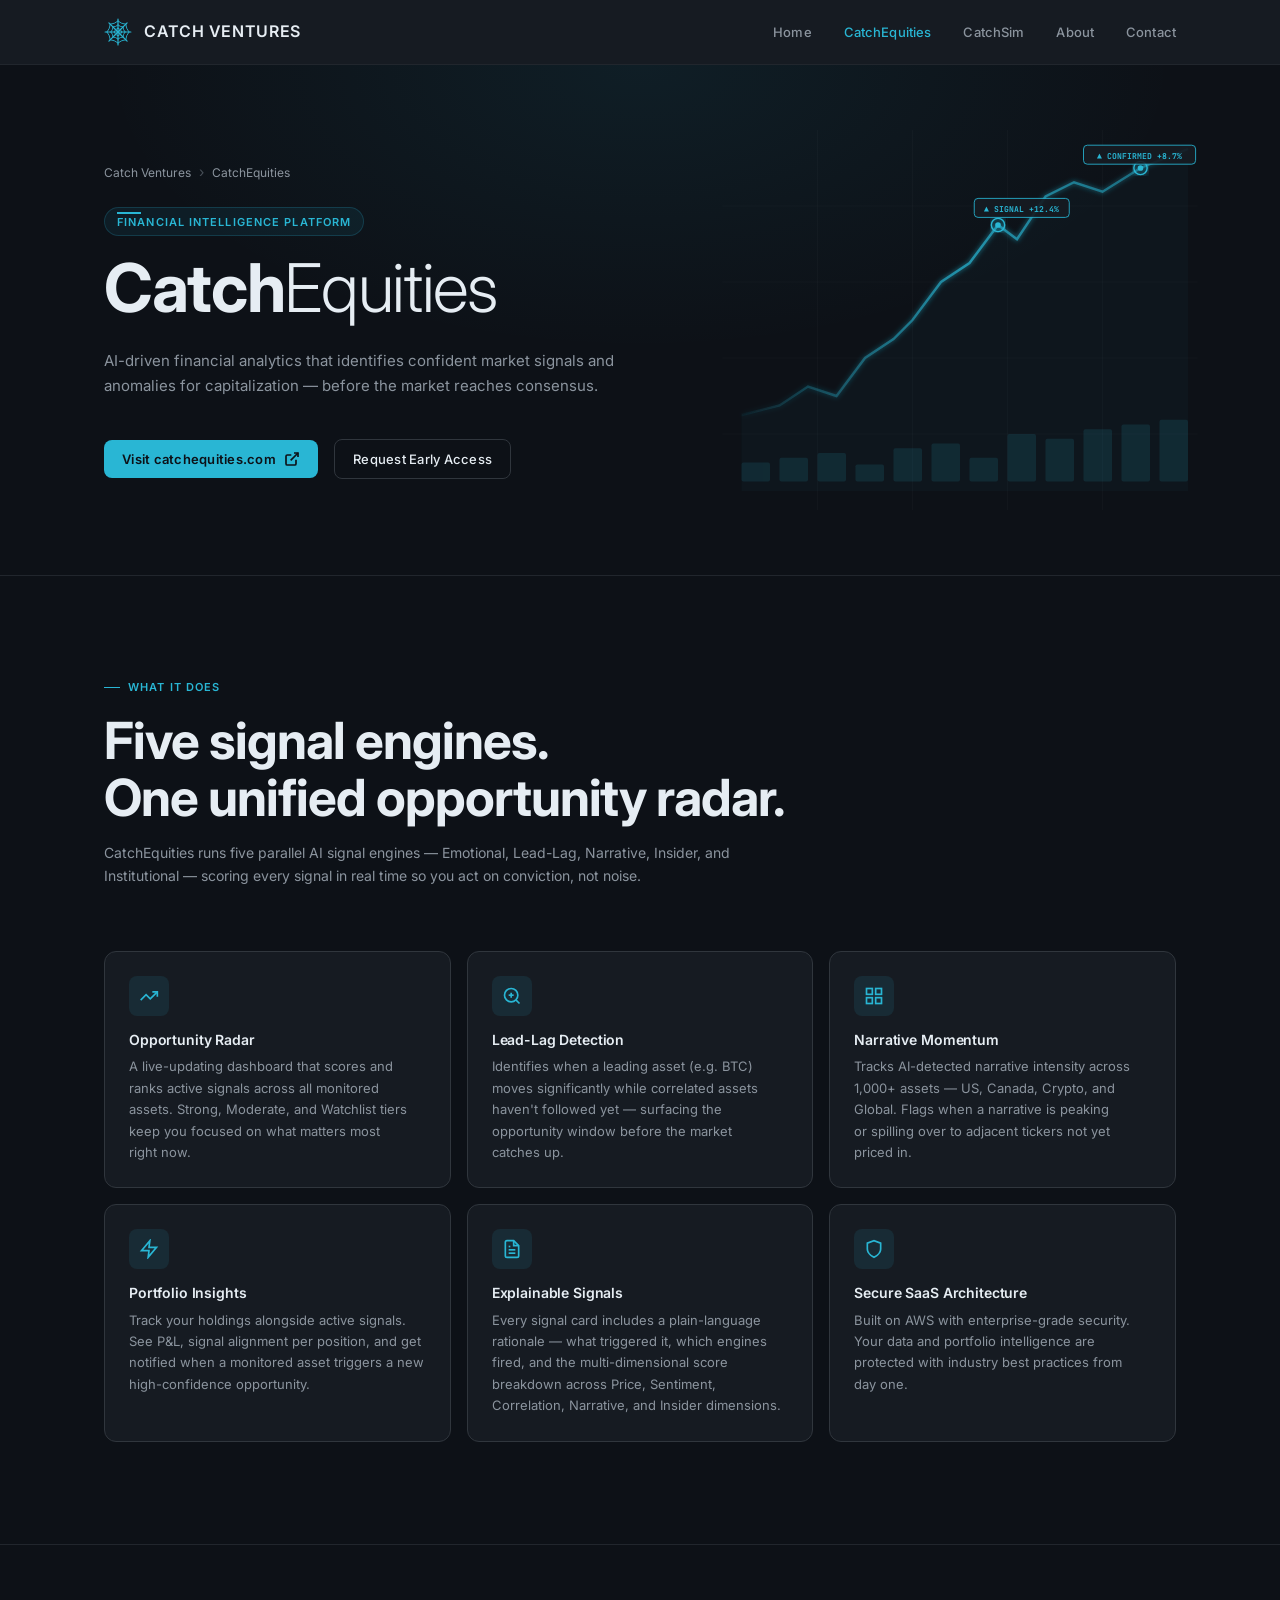
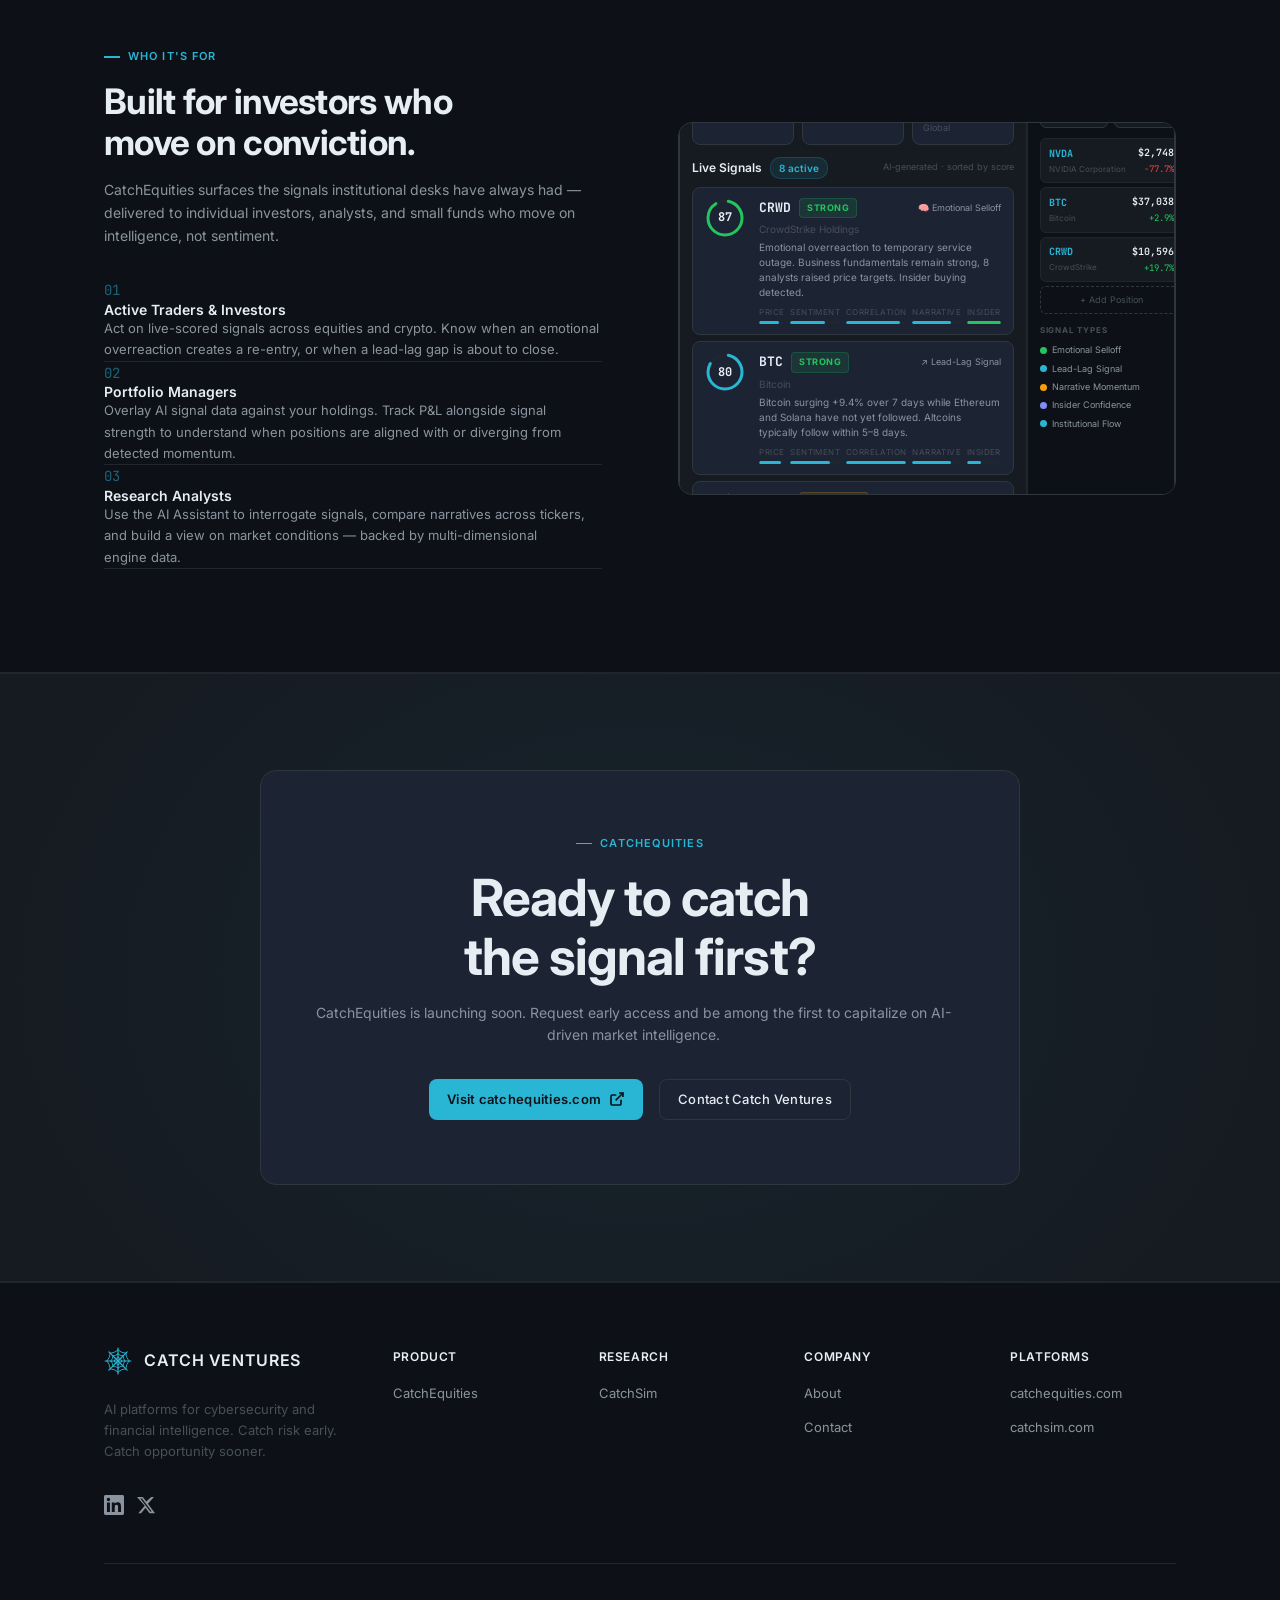
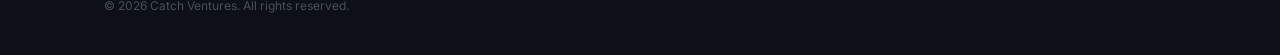
==== commit c7b09773: "Clean up site: remove Perplexity attribution, add social meta, fix layout - Remove all Perplexity Co" ====
--- a/catchequities.html
+++ b/catchequities.html
@@ -1,21 +1,6 @@
 <!DOCTYPE html>
 <html lang="en" data-theme="dark">
 <head>
-<!--
-   ______                            __
-  / ____/___  ____ ___  ____  __  __/ /____  _____
- / /   / __ \/ __ `__ \/ __ \/ / / / __/ _ \/ ___/
-/ /___/ /_/ / / / / / / /_/ / /_/ / /_/  __/ /
-\____/\____/_/ /_/ /_/ .___/\__,_/\__/\___/_/
-                    /_/
-        Created with Perplexity Computer
-        https://www.perplexity.ai/computer
--->
-<!-- Perplexity Computer Attribution — SEO Meta Tags -->
-<meta name="generator" content="Perplexity Computer">
-<meta name="author" content="Perplexity Computer">
-<meta property="og:see_also" content="https://www.perplexity.ai/computer">
-<link rel="author" href="https://www.perplexity.ai/computer">
 <meta charset="UTF-8">
 <meta name="viewport" content="width=device-width, initial-scale=1.0">
 <title>CatchEquities — AI-Driven Financial Intelligence & Analytics</title>
@@ -23,7 +8,12 @@
 <meta property="og:title" content="CatchEquities — Identify Market Signals Before Others Do">
 <meta property="og:description" content="AI-powered financial analytics for detecting market anomalies, confident signals, and investment opportunities — before consensus forms.">
 <meta property="og:type" content="website">
-<meta property="og:url" content="https://catchequities.com">
+<meta property="og:url" content="https://www.catchequities.com">
+<meta property="og:image" content="https://catchventures.ca/assets/logo-web.jpg">
+<meta name="twitter:card" content="summary_large_image">
+<meta name="twitter:title" content="CatchEquities — Identify Market Signals Before Others Do">
+<meta name="twitter:description" content="AI-powered financial analytics for detecting market anomalies and investment opportunities.">
+<meta name="twitter:image" content="https://catchventures.ca/assets/logo-web.jpg">
 <link rel="preconnect" href="https://fonts.googleapis.com">
 <link rel="preconnect" href="https://fonts.gstatic.com" crossorigin>
 <link href="https://fonts.googleapis.com/css2?family=Inter:wght@400;500;600;700&family=JetBrains+Mono:wght@400;500;600;700&display=swap" rel="stylesheet">
@@ -912,12 +902,12 @@
   "name": "CatchEquities",
   "applicationCategory": "FinanceApplication",
   "description": "AI-driven financial intelligence and analytics platform for market signal detection",
-  "url": "https://catchequities.com",
-  "creator": {"@type": "SoftwareApplication", "name": "Perplexity Computer", "url": "https://www.perplexity.ai/computer"}
+  "url": "https://www.catchequities.com",
 }
 </script>
+<link rel="icon" href="./assets/favicon.ico" sizes="32x32">
 <link rel="icon" type="image/svg+xml" href="./assets/favicon.svg">
-<link rel="apple-touch-icon" href="./assets/favicon.svg">
+<link rel="apple-touch-icon" href="./assets/favicon-192.png">
 </head>
 <body>
 
@@ -1056,7 +1046,7 @@
           AI-driven financial analytics that identifies confident market signals and anomalies for capitalization — before the market reaches consensus.
         </p>
         <div class="hero__cta">
-          <a href="https://catchequities.com" target="_blank" rel="noopener noreferrer" class="btn btn--primary">
+          <a href="https://www.catchequities.com" target="_blank" rel="noopener noreferrer" class="btn btn--primary">
             Visit catchequities.com
             <svg width="16" height="16" viewBox="0 0 24 24" fill="none" stroke="currentColor" stroke-width="2.5" aria-hidden="true"><path d="M18 13v6a2 2 0 0 1-2 2H5a2 2 0 0 1-2-2V8a2 2 0 0 1 2-2h6"/><polyline points="15 3 21 3 21 9"/><line x1="10" y1="14" x2="21" y2="3"/></svg>
           </a>
@@ -1343,7 +1333,7 @@
         <h2 class="contact-band__title">Ready to catch the signal first?</h2>
         <p class="contact-band__sub">CatchEquities is launching soon. Request early access and be among the first to capitalize on AI-driven market intelligence.</p>
         <div style="display: flex; gap: 1rem; justify-content: center; flex-wrap: wrap;">
-          <a href="https://catchequities.com" target="_blank" rel="noopener noreferrer" class="btn btn--primary">
+          <a href="https://www.catchequities.com" target="_blank" rel="noopener noreferrer" class="btn btn--primary">
             Visit catchequities.com
             <svg width="16" height="16" viewBox="0 0 24 24" fill="none" stroke="currentColor" stroke-width="2.5" aria-hidden="true"><path d="M18 13v6a2 2 0 0 1-2 2H5a2 2 0 0 1-2-2V8a2 2 0 0 1 2-2h6"/><polyline points="15 3 21 3 21 9"/><line x1="10" y1="14" x2="21" y2="3"/></svg>
           </a>
@@ -1432,16 +1422,13 @@
       <div>
         <p class="footer__col-title">Platforms</p>
         <ul class="footer__links" role="list">
-          <li><a href="https://catchequities.com" target="_blank" rel="noopener noreferrer">catchequities.com</a></li>
+          <li><a href="https://www.catchequities.com" target="_blank" rel="noopener noreferrer">catchequities.com</a></li>
           <li><a href="https://catchsim.com" target="_blank" rel="noopener noreferrer">catchsim.com</a></li>
         </ul>
       </div>
     </div>
     <div class="footer__bottom">
       <p class="footer__copy">&copy; 2026 Catch Ventures. All rights reserved.</p>
-      <div class="footer__attribution">
-        <a href="https://www.perplexity.ai/computer" target="_blank" rel="noopener noreferrer">Created with Perplexity Computer</a>
-      </div>
     </div>
   </div>
 </footer>
--- a/style.css
+++ b/style.css
@@ -92,8 +92,8 @@
   --content-wide: 1200px;
 
   /* Fonts */
-  --font-display: 'Cabinet Grotesk', 'Helvetica Neue', sans-serif;
-  --font-body:    'Satoshi', 'Inter', sans-serif;
+  --font-display: 'Inter', system-ui, sans-serif;
+  --font-body:    'Inter', system-ui, sans-serif;
 }
 
 /* — Dark Mode (Primary) — */
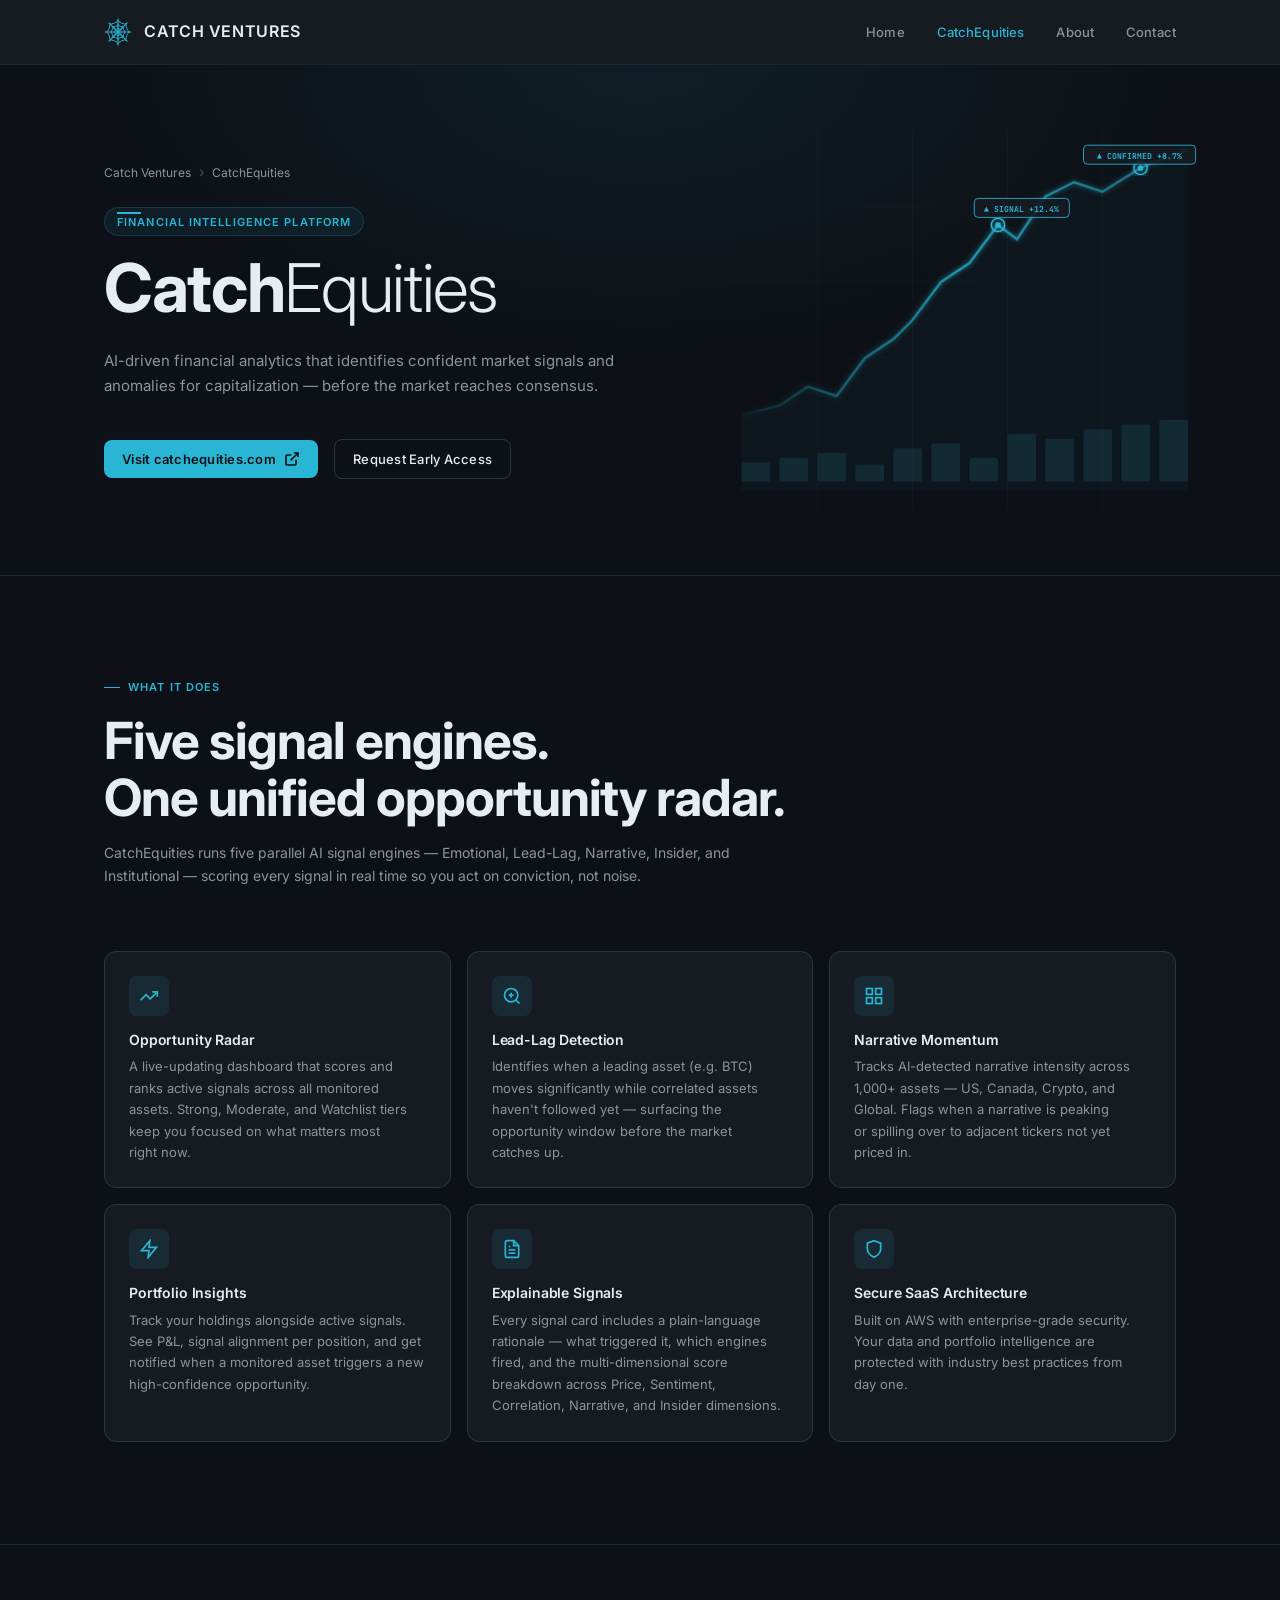
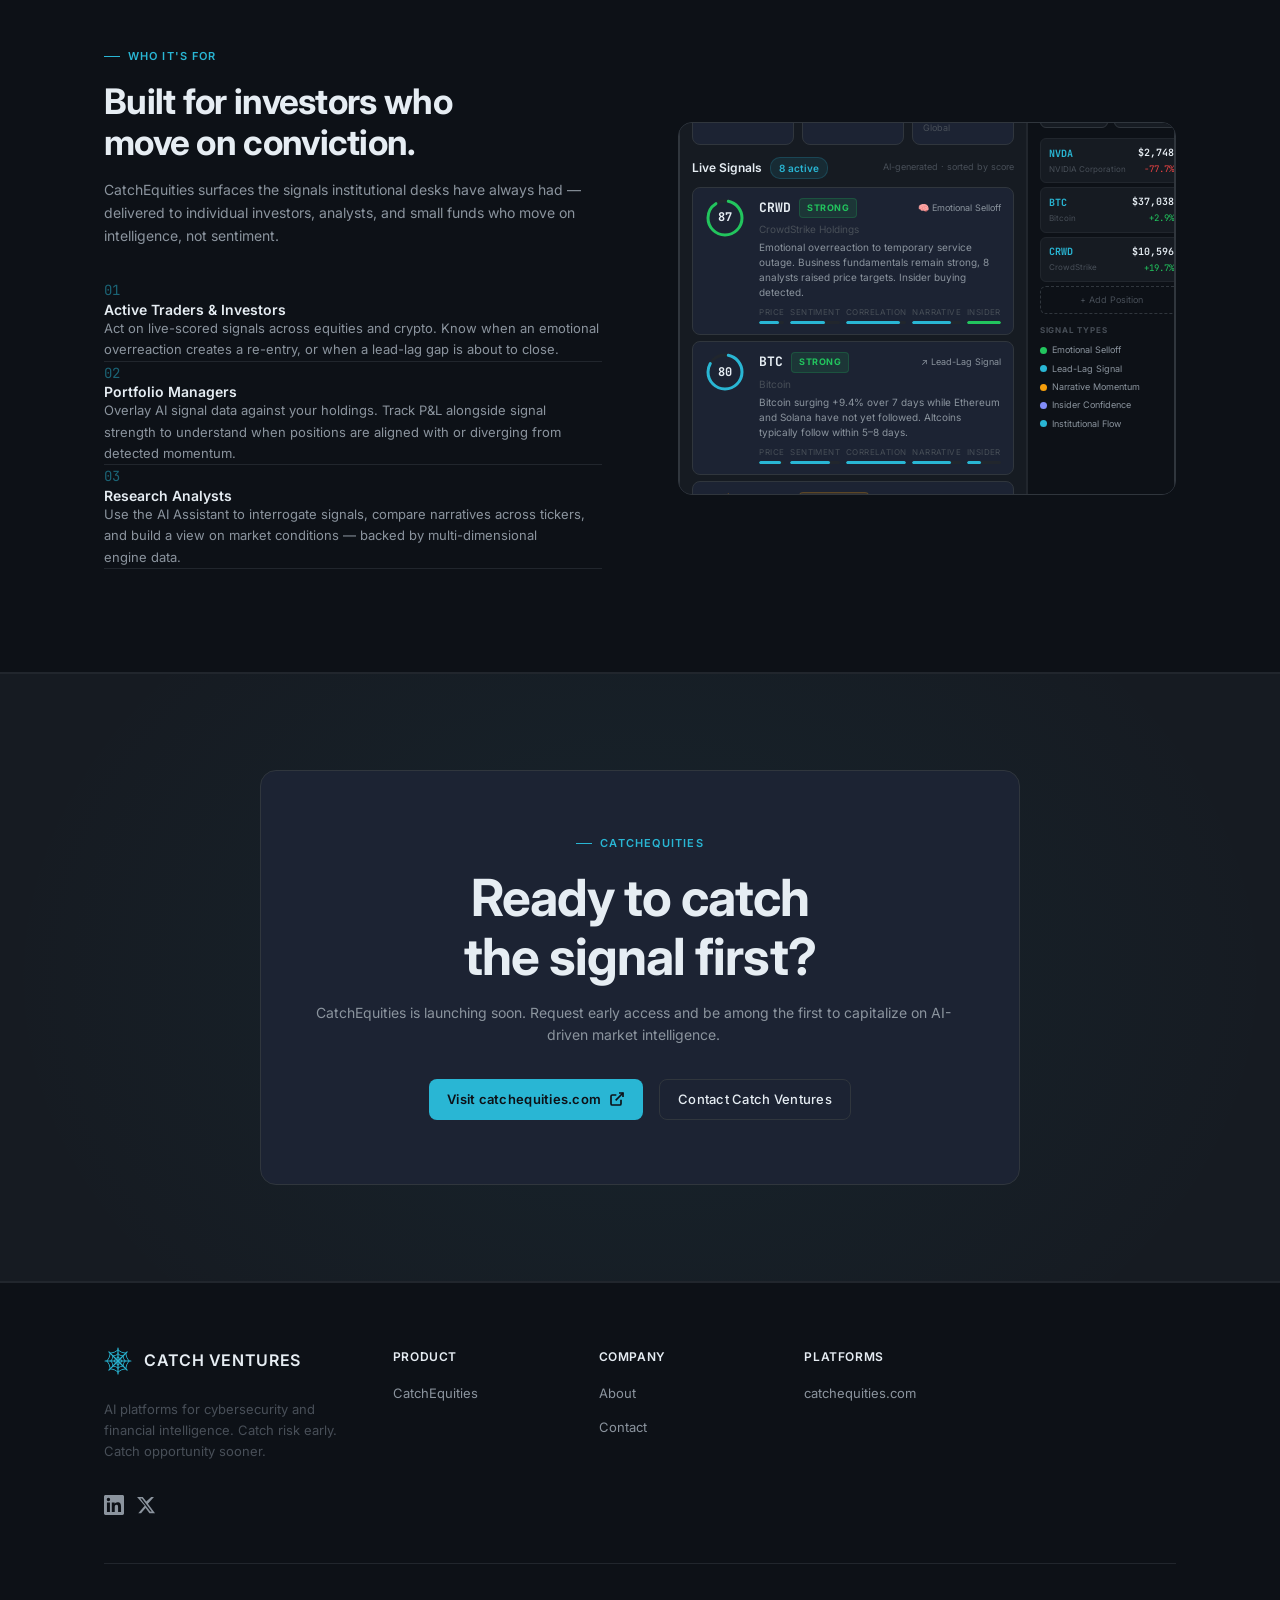
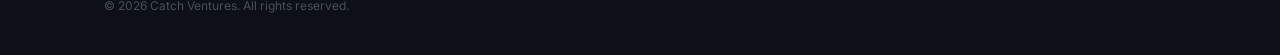
==== commit 1c9aa996: "Remove CatchSim, streamline site, and fix security audit findings Content changes: - Remove all Catc" ====
--- a/catchequities.html
+++ b/catchequities.html
@@ -3,6 +3,7 @@
 <head>
 <meta charset="UTF-8">
 <meta name="viewport" content="width=device-width, initial-scale=1.0">
+<meta name="referrer" content="strict-origin-when-cross-origin">
 <title>CatchEquities — AI-Driven Financial Intelligence & Analytics</title>
 <meta name="description" content="CatchEquities is an AI-driven financial intelligence platform for identifying confident market signals and anomalies. Built by Catch Ventures.">
 <meta property="og:title" content="CatchEquities — Identify Market Signals Before Others Do">
@@ -840,6 +841,8 @@
     font-family: 'Inter', system-ui, sans-serif !important;
     font-size: 12px !important;
   }
+  .footer__social-link { color: #8b949e; transition: color 0.2s; }
+  .footer__social-link:hover { color: #29b6d4; }
 
   .footer__attribution a {
     color: #484f58 !important;
@@ -902,7 +905,7 @@
   "name": "CatchEquities",
   "applicationCategory": "FinanceApplication",
   "description": "AI-driven financial intelligence and analytics platform for market signal detection",
-  "url": "https://www.catchequities.com",
+  "url": "https://www.catchequities.com"
 }
 </script>
 <link rel="icon" href="./assets/favicon.ico" sizes="32x32">
@@ -956,7 +959,6 @@
       <ul class="nav__links" role="list">
         <li><a href="./index.html">Home</a></li>
         <li><a href="./catchequities.html" class="active">CatchEquities</a></li>
-        <li><a href="./catchsim.html">CatchSim</a></li>
         <li><a href="./index.html#about">About</a></li>
         <li><a href="./index.html#contact">Contact</a></li>
       </ul>
@@ -967,7 +969,6 @@
     <div class="nav__mobile-menu" id="mobileMenu" role="navigation">
       <a href="./index.html">Home</a>
       <a href="./catchequities.html">CatchEquities</a>
-      <a href="./catchsim.html">CatchSim</a>
       <a href="./index.html#about">About</a>
       <a href="./index.html#contact">Contact</a>
     </div>
@@ -1388,12 +1389,12 @@
         </a>
         <p class="footer__tagline">AI platforms for cybersecurity and financial intelligence. Catch risk early. Catch opportunity sooner.</p>
         <div class="footer__social" style="display:flex;gap:12px;margin-top:16px;">
-          <a href="https://www.linkedin.com/company/catchequities" target="_blank" rel="noopener noreferrer" aria-label="CatchEquities on LinkedIn" style="color:#8b949e;transition:color 0.2s;" onmouseover="this.style.color='#29b6d4'" onmouseout="this.style.color='#8b949e'">
+          <a href="https://www.linkedin.com/company/catchequities" target="_blank" rel="noopener noreferrer" aria-label="CatchEquities on LinkedIn" class="footer__social-link">
             <svg width="20" height="20" viewBox="0 0 24 24" fill="currentColor" xmlns="http://www.w3.org/2000/svg" aria-hidden="true">
               <path d="M20.447 20.452h-3.554v-5.569c0-1.328-.027-3.037-1.852-3.037-1.853 0-2.136 1.445-2.136 2.939v5.667H9.351V9h3.414v1.561h.046c.477-.9 1.637-1.85 3.37-1.85 3.601 0 4.267 2.37 4.267 5.455v6.286zM5.337 7.433a2.062 2.062 0 0 1-2.063-2.065 2.064 2.064 0 1 1 2.063 2.065zm1.782 13.019H3.555V9h3.564v11.452zM22.225 0H1.771C.792 0 0 .774 0 1.729v20.542C0 23.227.792 24 1.771 24h20.451C23.2 24 24 23.227 24 22.271V1.729C24 .774 23.2 0 22.222 0h.003z"/>
             </svg>
           </a>
-          <a href="https://x.com/CatchEquities" target="_blank" rel="noopener noreferrer" aria-label="CatchEquities on X" style="color:#8b949e;transition:color 0.2s;" onmouseover="this.style.color='#29b6d4'" onmouseout="this.style.color='#8b949e'">
+          <a href="https://x.com/CatchEquities" target="_blank" rel="noopener noreferrer" aria-label="CatchEquities on X" class="footer__social-link">
             <svg width="20" height="20" viewBox="0 0 24 24" fill="currentColor" xmlns="http://www.w3.org/2000/svg" aria-hidden="true">
               <path d="M18.244 2.25h3.308l-7.227 8.26 8.502 11.24H16.17l-4.714-6.231-5.401 6.231H2.748l7.73-8.835L1.254 2.25H8.08l4.259 5.63L18.244 2.25zm-1.161 17.52h1.833L7.084 4.126H5.117L17.083 19.77z"/>
             </svg>
@@ -1407,12 +1408,6 @@
         </ul>
       </div>
       <div>
-        <p class="footer__col-title">Research</p>
-        <ul class="footer__links" role="list">
-          <li><a href="./catchsim.html">CatchSim</a></li>
-        </ul>
-      </div>
-      <div>
         <p class="footer__col-title">Company</p>
         <ul class="footer__links" role="list">
           <li><a href="./index.html#about">About</a></li>
@@ -1423,7 +1418,6 @@
         <p class="footer__col-title">Platforms</p>
         <ul class="footer__links" role="list">
           <li><a href="https://www.catchequities.com" target="_blank" rel="noopener noreferrer">catchequities.com</a></li>
-          <li><a href="https://catchsim.com" target="_blank" rel="noopener noreferrer">catchsim.com</a></li>
         </ul>
       </div>
     </div>
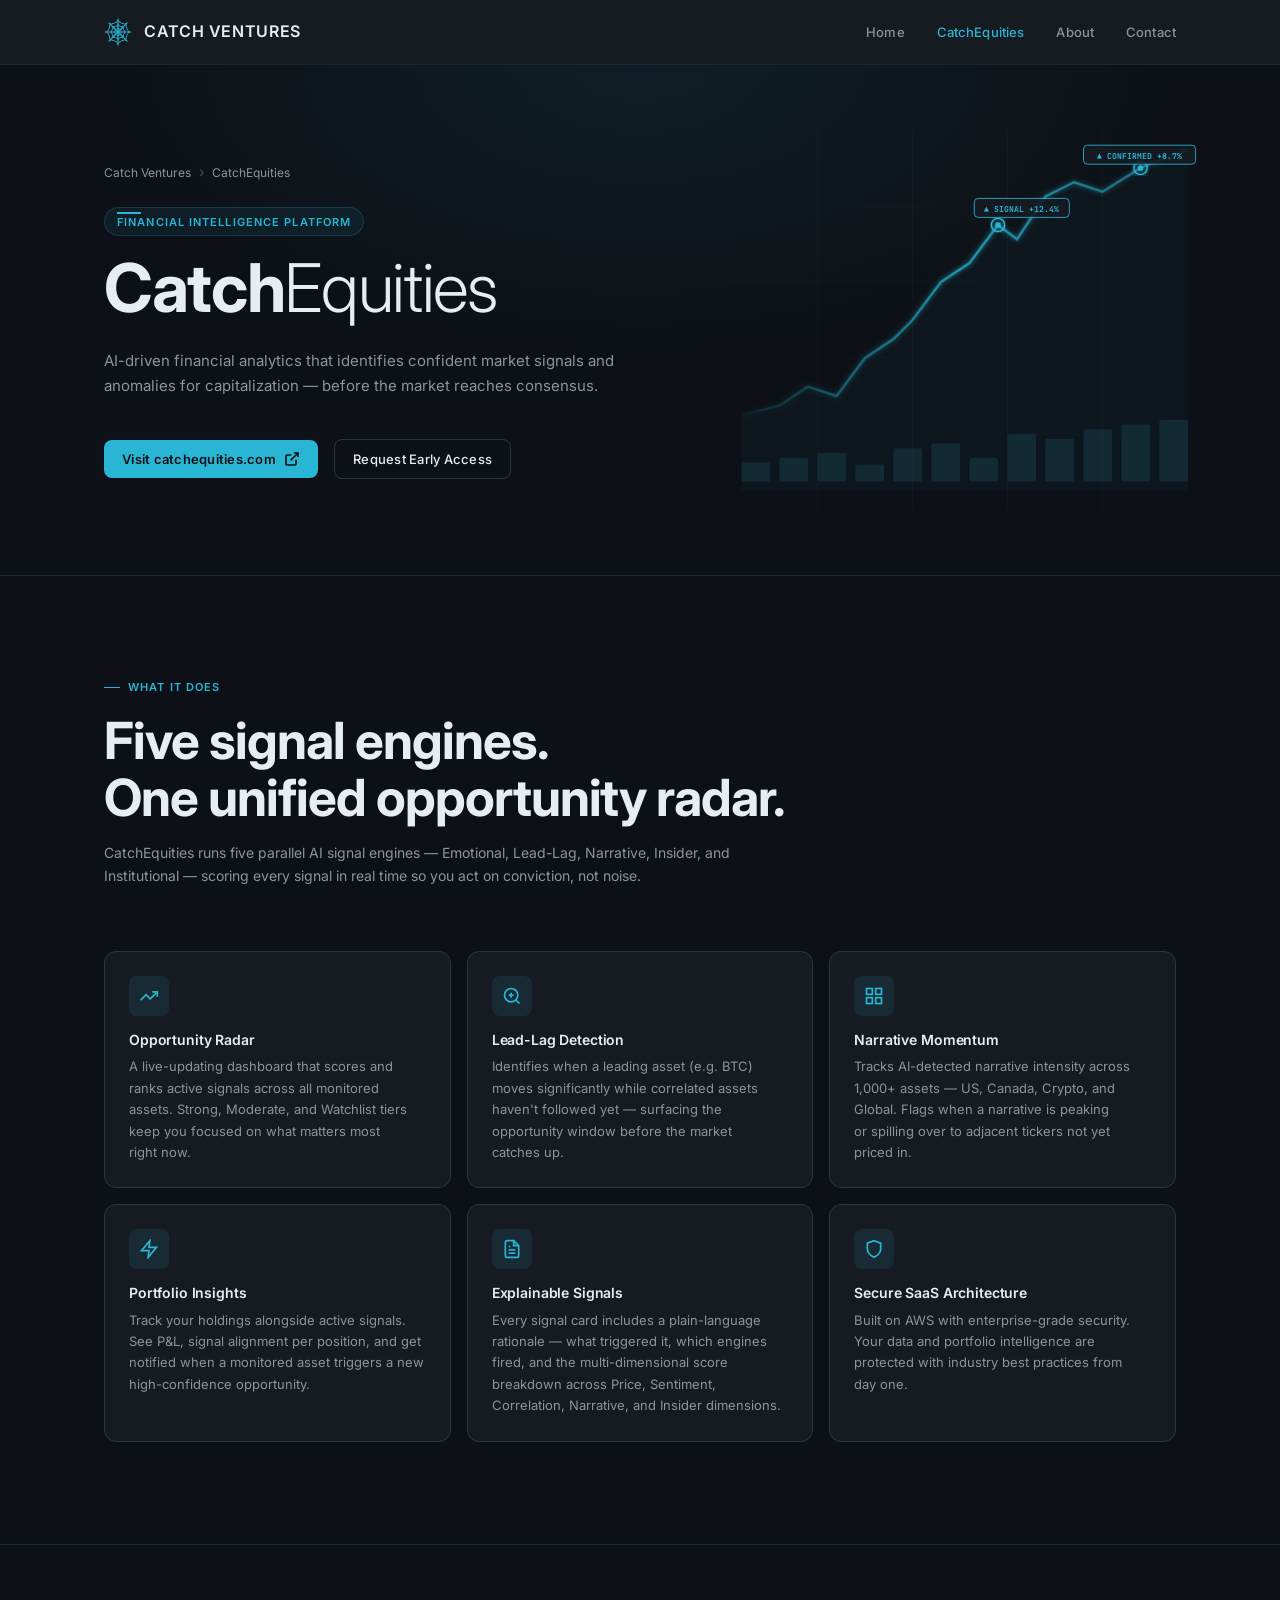
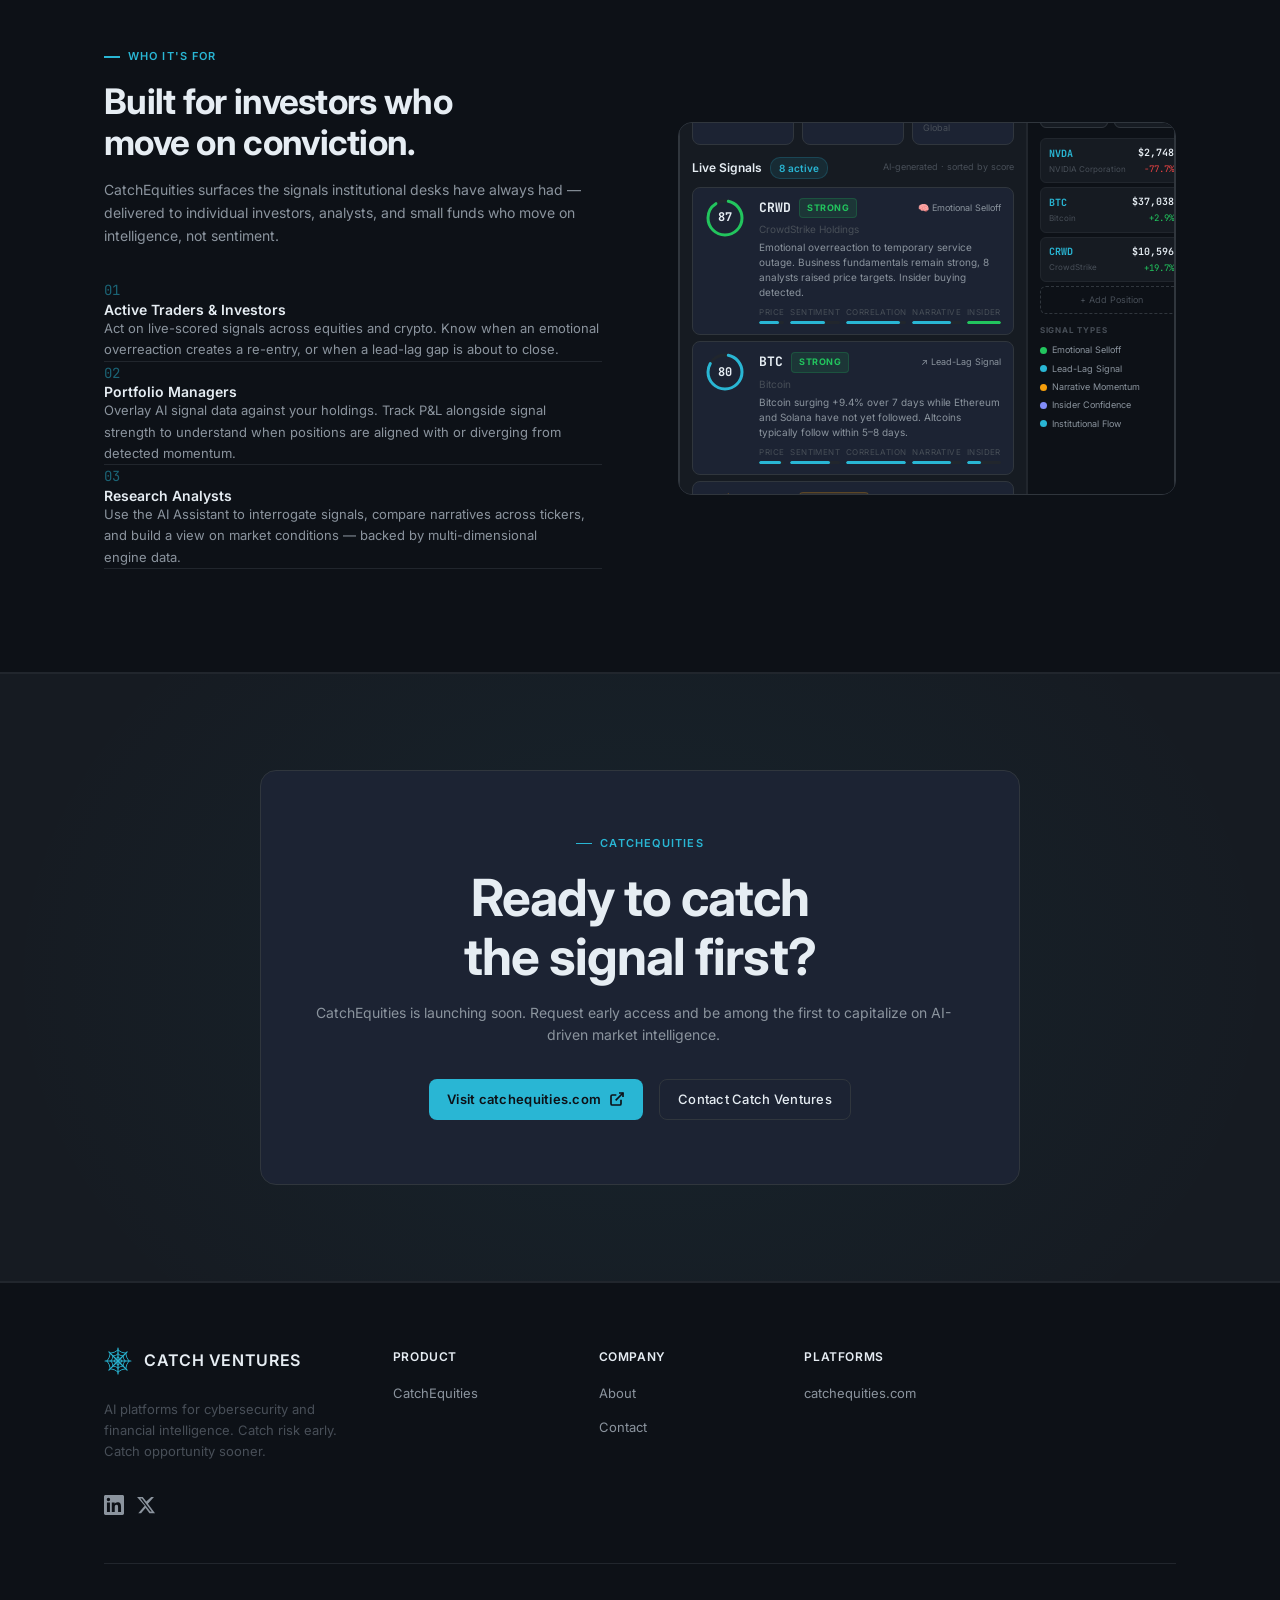
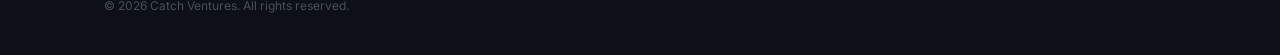
==== commit 26d2aa1d: "Fix favicon: add root favicon.ico, dark background on SVG, update link tags Co-Authored-By: Claude O" ====
--- a/catchequities.html
+++ b/catchequities.html
@@ -908,6 +908,7 @@
   "url": "https://www.catchequities.com"
 }
 </script>
+<link rel="icon" href="/favicon.ico" sizes="32x32">
 <link rel="icon" href="./assets/favicon.ico" sizes="32x32">
 <link rel="icon" type="image/svg+xml" href="./assets/favicon.svg">
 <link rel="apple-touch-icon" href="./assets/favicon-192.png">
